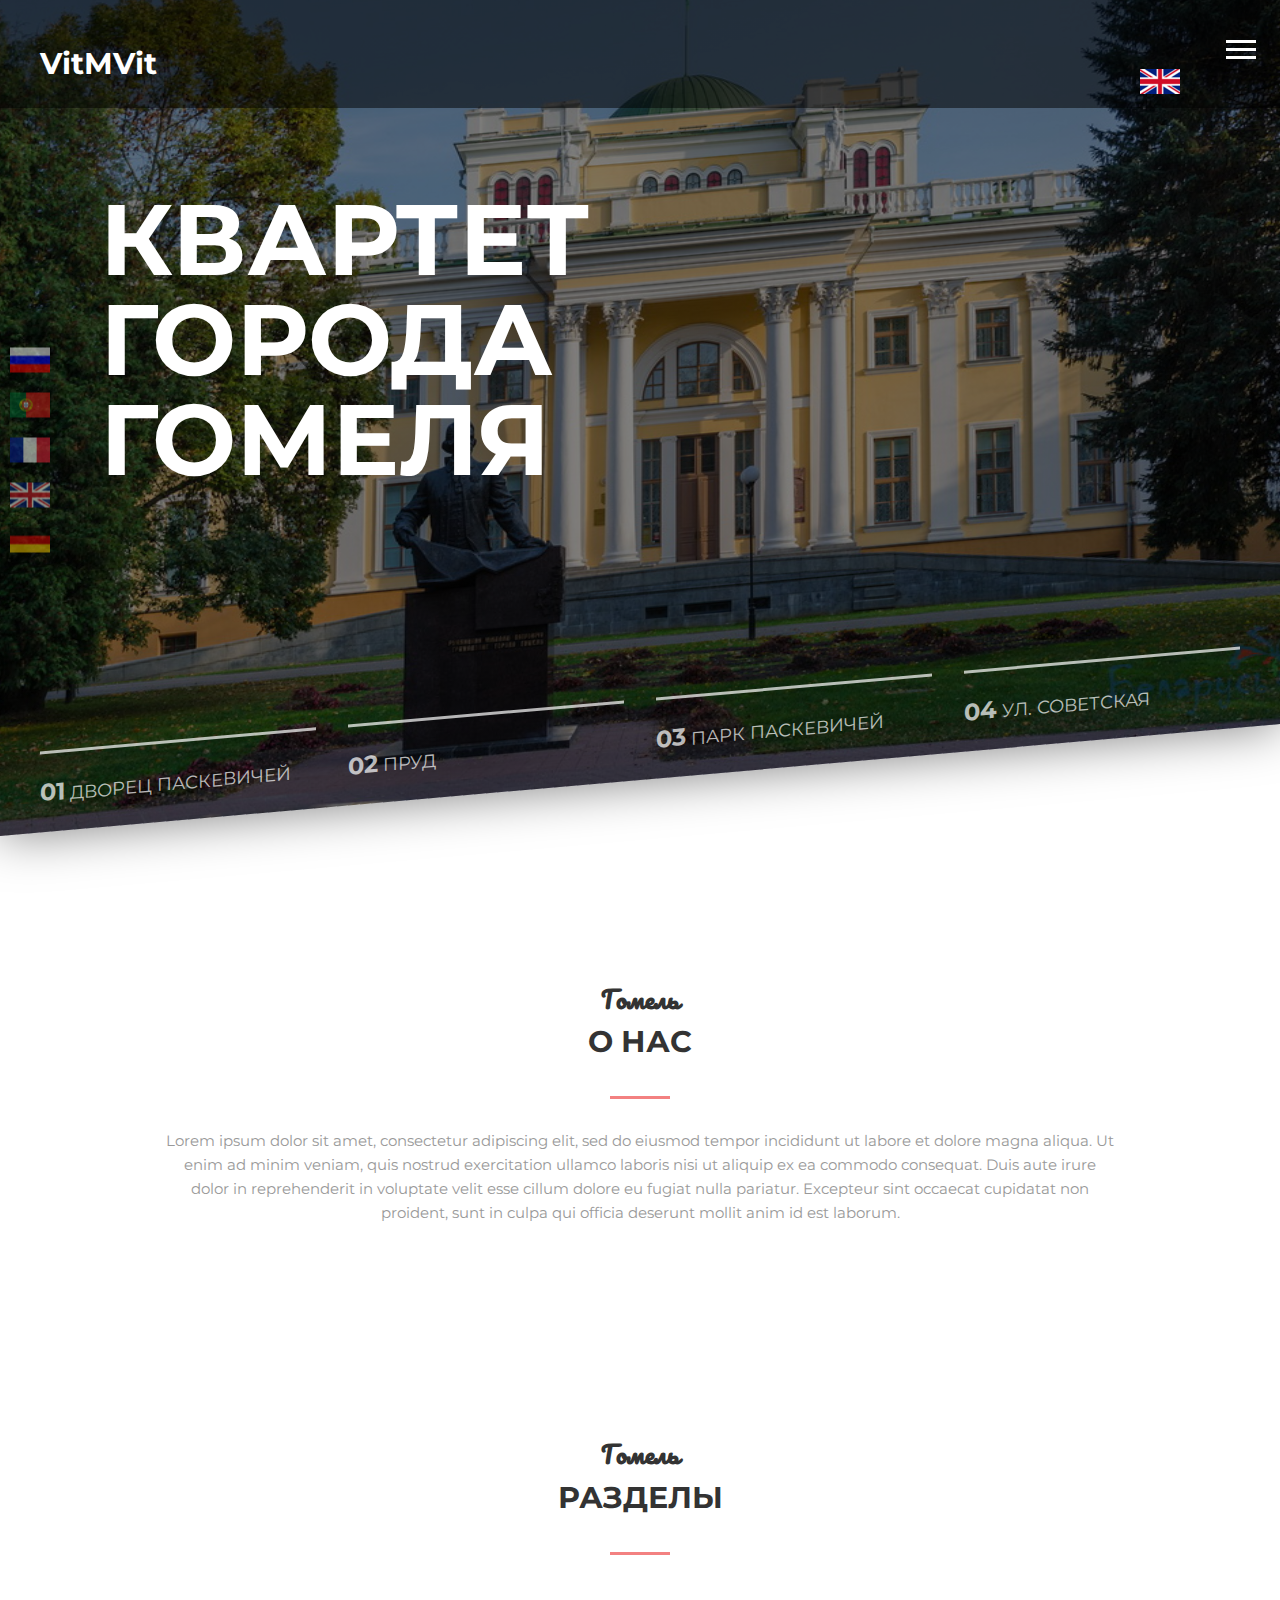
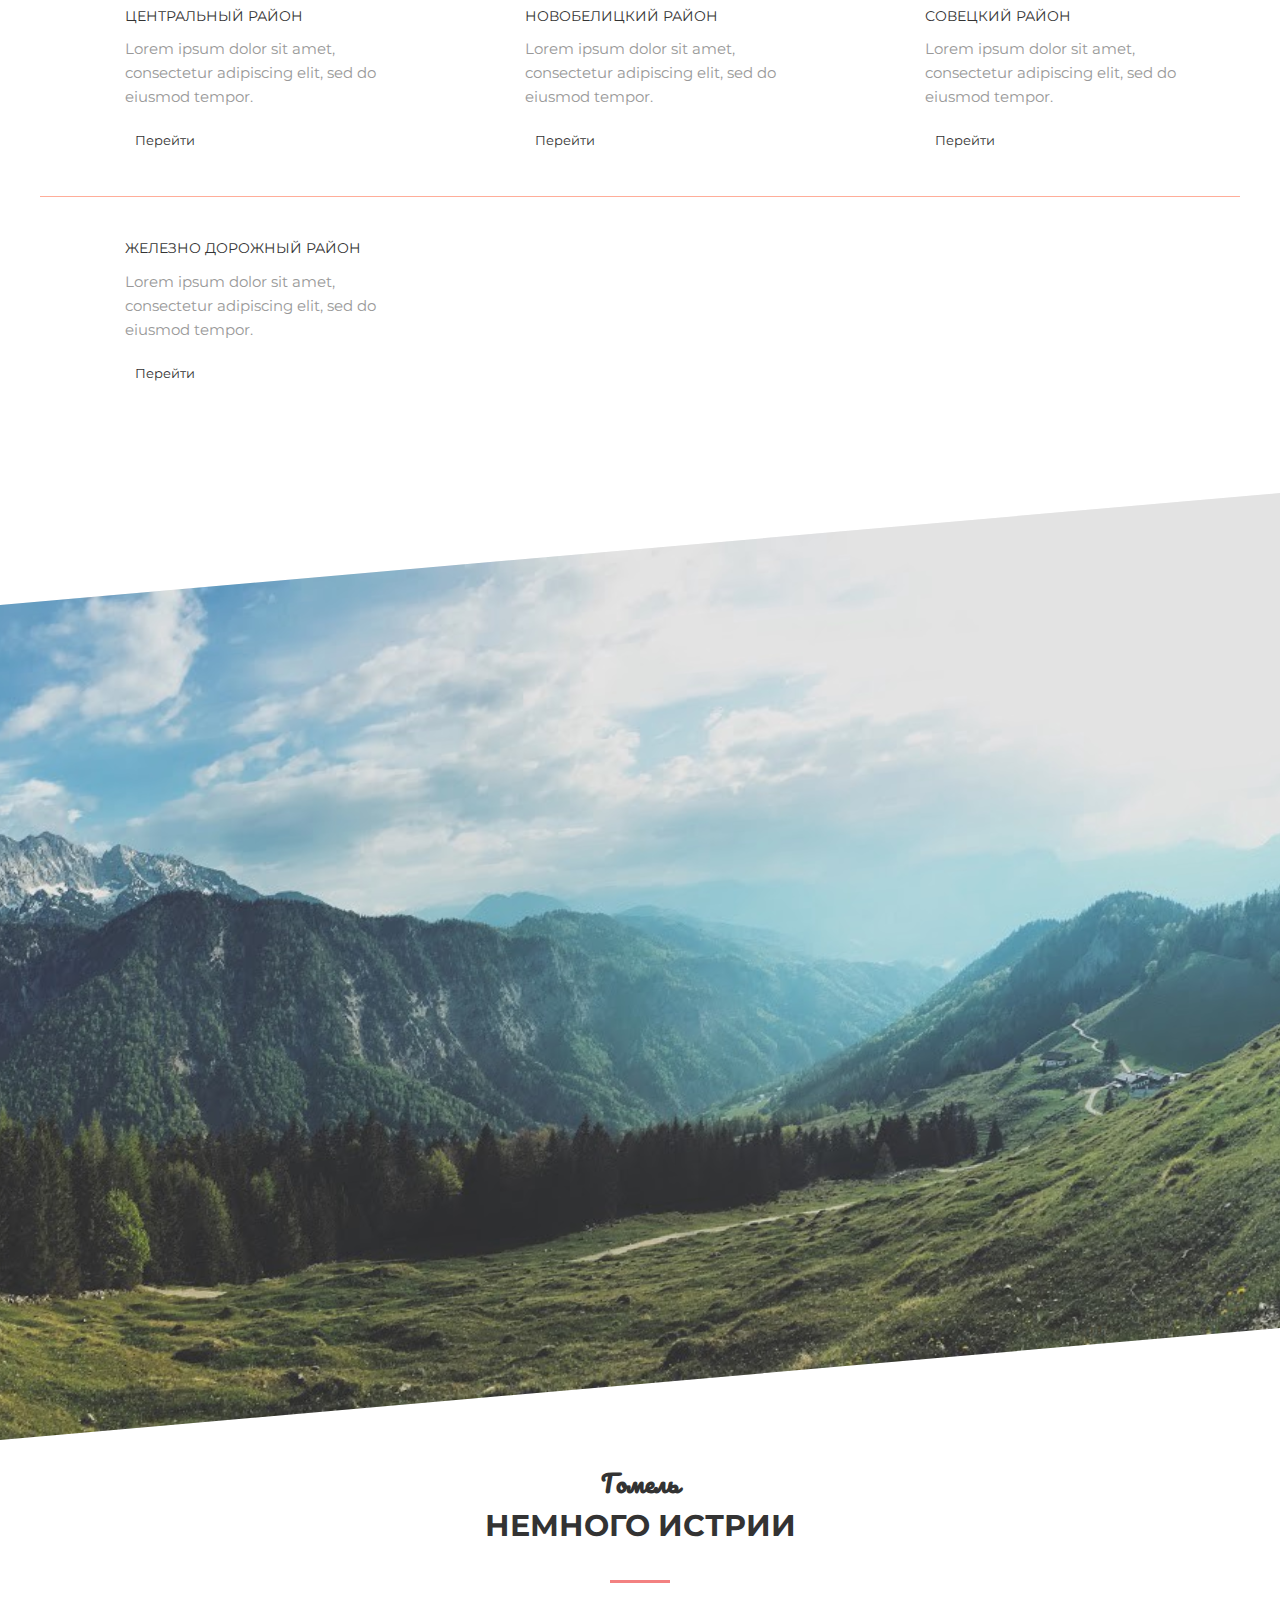
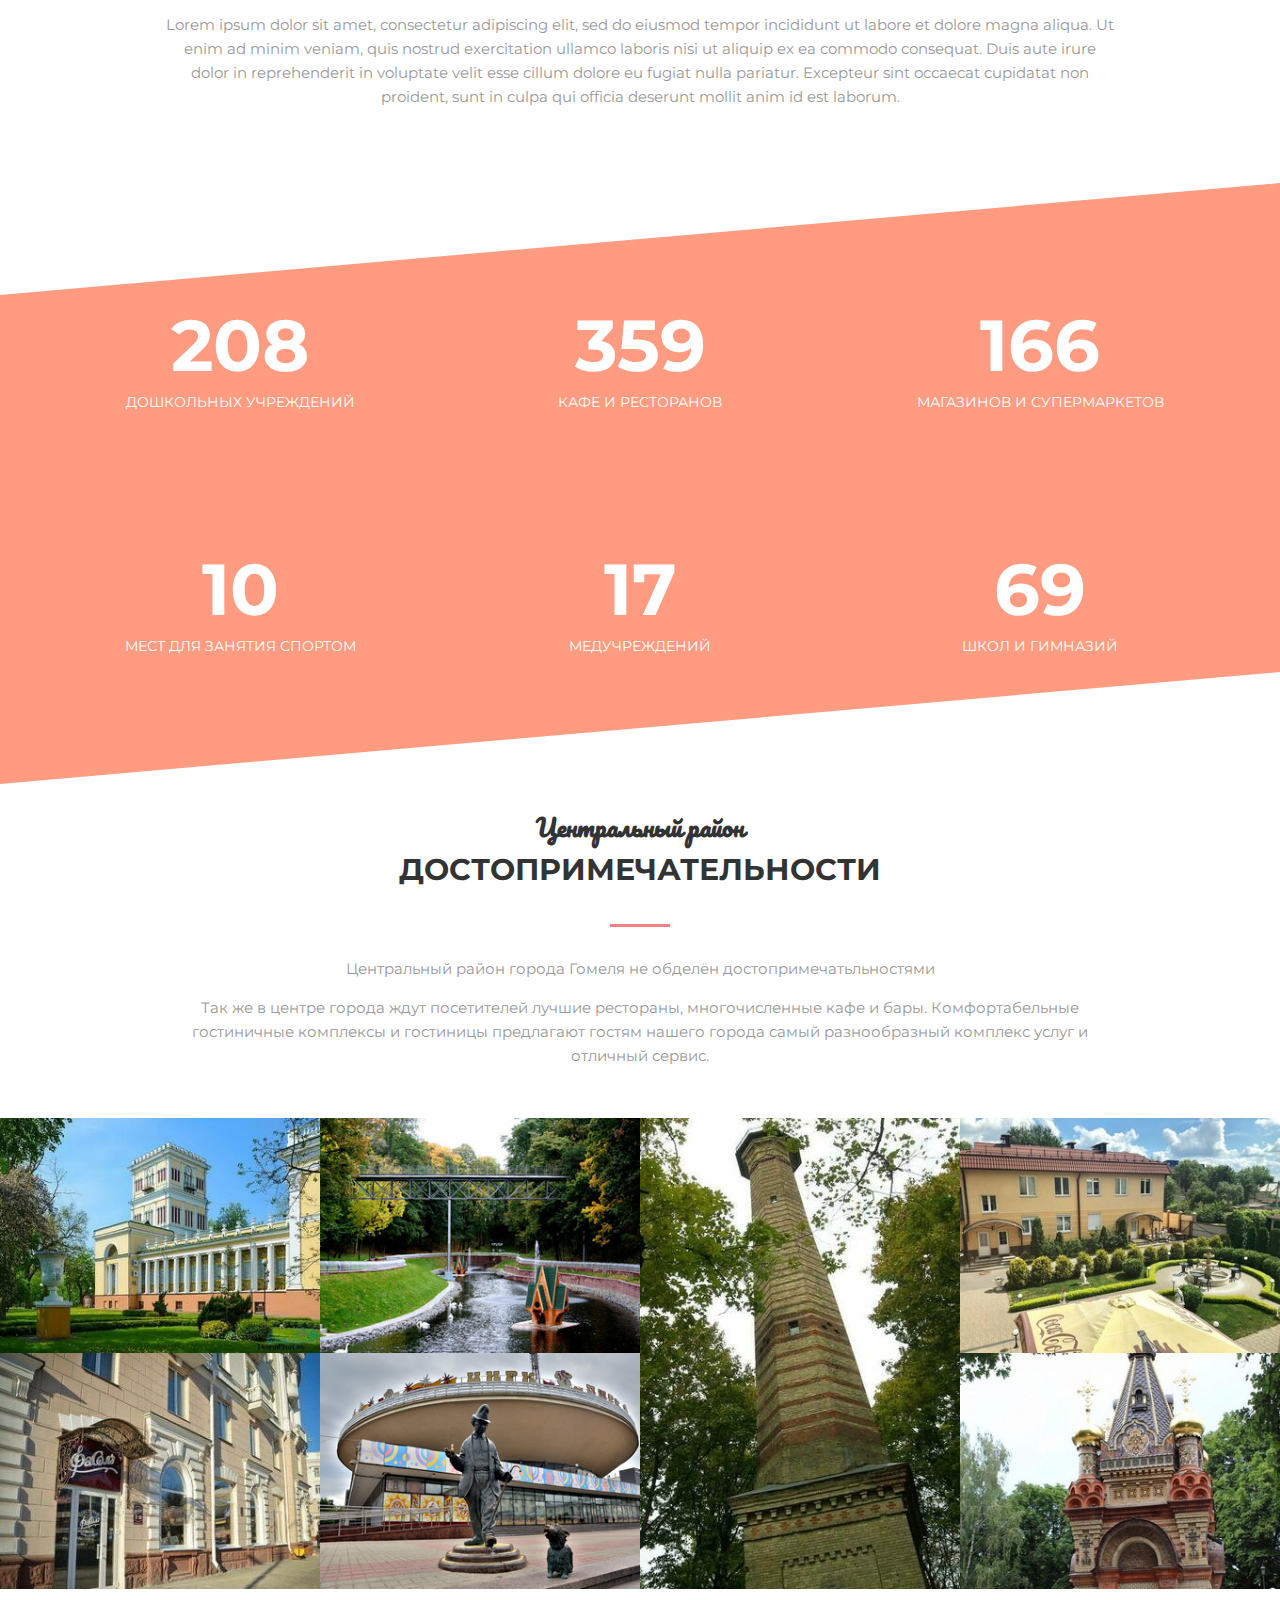
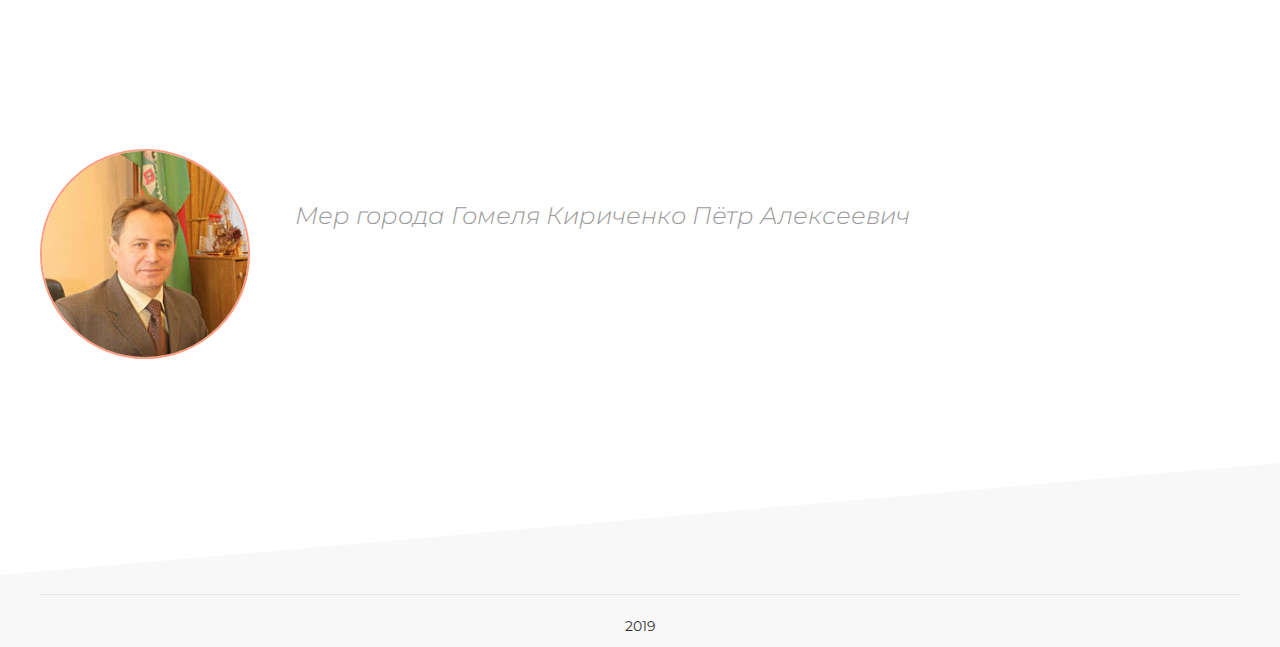
==== index.html @ 7ff8cf6f "Update index.html" ====
<!DOCTYPE html>
<html >
<head>
    <meta charset="UTF-8">
    <meta name="viewport" content="width=device-width, initial-scale=1">
    <link rel="stylesheet" href="assets/css/style.css">
    <link href="https://fonts.googleapis.com/css?family=Kaushan+Script|Montserrat:300i,400,700&amp;subset=cyrillic-ext" rel="stylesheet">
    <link href="https://fonts.googleapis.com/css?family=Pacifico&display=swap&subset=cyrillic" rel="stylesheet">
	<link rel="stylesheet" href="https://use.fontawesome.com/releases/v5.7.2/css/all.css" integrity="sha384-fnmOCqbTlWIlj8LyTjo7mOUStjsKC4pOpQbqyi7RrhN7udi9RwhKkMHpvLbHG9Sr" crossorigin="anonymous">
    
    <link rel="stylesheet" type="text/css" href="https://cdn.jsdelivr.net/npm/slick-carousel@1.8.1/slick/slick.css"/>
    <title>VitMVit</title>
</head>
<body id="h">
    

<header class="header" id="header">
    <div class="container">
        <div class="header__inner">
            <div class="header__logo" data-scroll="#intro">VitMVit</div>

            <nav class="nav" id="nav">
                <div class="container">
                <a class="nav__link" href="Central.html">Центральный район</a>
                <a class="nav__link" href="Nov.html">Новобелицкий район</a>
                <a class="nav__link" href="Cov.html">Советский район</a>
                <a class="nav__link" href="GD.html">Железнодорожный район</a>
                
            </div>
            </nav>
            <div class="tr_nav " >
                <img src="assets/images/russia_l.MVFz4.png" alt="ru" data-google-lang="ru" class="tr">
                
            </div>
            <div class="tr_nav2 "  >
                <img src="assets/images/akrotiri_l.nLWvy.png" alt="fr" data-google-lang="fr" class="tr">
                
            </div>
            <button class="nav-toggle" id="nav_toggle" type="button">
                <span class="nav-toggle__item">Menu</span>
            </button>
        </div>
    </div>
</header>
<div class="language">
        <img src="assets/images/russia_l.MVFz4.png" alt="ru" data-google-lang="ru" class="language__img">
        <img src="assets/images/portugal_l.R4x1r.png" alt="en" data-google-lang="en" class="language__img">
        <img src="assets/images/saint-martin_l.6h0hU.png" alt="de" data-google-lang="de" class="language__img">
        <img src="assets/images/akrotiri_l.nLWvy.png" alt="fr" data-google-lang="fr" class="language__img">
        <img src="assets/images/germany_l.WcIEU.png" alt="pt" data-google-lang="pt" class="language__img">
    </div> 

<div class="page">

    
    <div class="intro img1" id="intro">
        <div class="container">
            <div class="intro__inner">
                
                <h1 class="intro__title">Квартет города гомеля</h1>

               
            </div>
        </div>

        <div class="slider">
            <div class="container">
                <div class="slider__inner">
                    <div class="slider__item">
                        <span class="slider__num">01</span>
                        <span class="slider__text">Дворец Паскевичей</span>
                    </div>
                    <div class="slider__item">
                        <span class="slider__num">02</span>
                        <span class="slider__text">Пруд</span>
                    </div>
                    <div class="slider__item">
                        <span class="slider__num">03</span>
                        <span class="slider__text">Парк Паскевичей</span>
                    </div>
                    <div class="slider__item">
                        <span class="slider__num">04</span>
                        <span class="slider__text">ул. Советская</span>
                    </div>
                </div>
            </div>
        </div>

    </div>


   
    <section class="section" id="about">
	
        <div class="container" id="p1">
           
            <div class="section__header">
                <h3 class="section__suptitle">Гомель</h3>
                <h2 class="section__title">О нас</h2>
                <div class="section__text">
                    <p>Lorem ipsum dolor sit amet, consectetur adipiscing elit, sed do eiusmod tempor incididunt ut labore et dolore magna aliqua. Ut enim ad minim veniam, quis nostrud exercitation ullamco laboris nisi ut aliquip ex ea commodo consequat. Duis aute irure dolor in reprehenderit in voluptate velit esse cillum dolore eu fugiat nulla pariatur. Excepteur sint occaecat cupidatat non proident, sunt in culpa qui officia deserunt mollit anim id est laborum.</p>
                </div>
            </div>

        

        </div>
    </section>
      <section class="section" id="services">
        <div class="container">

            <div class="section__header">
                <h3 class="section__suptitle">Гомель</h3>
                <h2 class="section__title">разделы</h2>
            </div>

            <div class="services">
                <div class="services__item  services__item--border">
                    <img class="services__icon" src="assets/images/services/photography.png" alt="">

                    <div class="services__title">Центральный район</div>
                    <div class="services__text">Lorem ipsum dolor sit amet, consectetur adipiscing elit, sed do eiusmod tempor.</div>
                    <button class="b"><a href="Central.html">Перейти </a></button>
                   
                </div>
                <div class="services__item  services__item--border">
                    <img class="services__icon" src="assets/images/services/webdesign.png" alt="">

                    <div class="services__title">Новобелицкий район</div>
                    <div class="services__text">Lorem ipsum dolor sit amet, consectetur adipiscing elit, sed do eiusmod tempor.</div>
                     <button class="b"><a href="Nov.html">Перейти </a></button>
                </div>
                <div class="services__item  services__item--border">
                    <img class="services__icon" src="assets/images/services/creativity.png" alt="">

                    <div class="services__title">Совецкий район</div>
                    <div class="services__text">Lorem ipsum dolor sit amet, consectetur adipiscing elit, sed do eiusmod tempor.</div>
                     <button class="b"><a href="Cov.html">Перейти </a></button>
                </div>
                <div class="services__item">
                    <img class="services__icon" src="assets/images/services/seo.png" alt="">

                    <div class="services__title">Железно дорожный район</div>
                    <div class="services__text">Lorem ipsum dolor sit amet, consectetur adipiscing elit, sed do eiusmod tempor.</div>
                     <button class="b"><a href="GD.html">Перейти </a></button>
                </div>
              
            </div>

        </div>
    </section>
 <section class="section  section--map">
        <div class="container" id="p6">
            <div class="map">
               <iframe src="https://www.google.com/maps/embed?pb=!1m18!1m12!1m3!1d155711.5284849342!2d30.8108271701834!3d52.424931187965484!2m3!1f0!2f0!3f0!3m2!1i1024!2i768!4f13.1!3m3!1m2!1s0x46d4699b50faf1a5%3A0x5ecca30fd2361396!2z0JPQvtC80LXQu9GM!5e0!3m2!1sru!2sby!4v1576843854326!5m2!1sru!2sby" width="600" height="450" frameborder="0" style="border:0;" allowfullscreen=""></iframe>
            </div>
        </div>
    </section>

 
	 
 <section class="section">
	
        <div class="container" id="p1">
           
            <div class="section__header">
                <h3 class="section__suptitle">Гомель</h3>
                <h2 class="section__title">Немного истрии</h2>
                <div class="section__text">
                    <p>Lorem ipsum dolor sit amet, consectetur adipiscing elit, sed do eiusmod tempor incididunt ut labore et dolore magna aliqua. Ut enim ad minim veniam, quis nostrud exercitation ullamco laboris nisi ut aliquip ex ea commodo consequat. Duis aute irure dolor in reprehenderit in voluptate velit esse cillum dolore eu fugiat nulla pariatur. Excepteur sint occaecat cupidatat non proident, sunt in culpa qui officia deserunt mollit anim id est laborum.</p>
                </div>
            </div>

        

        </div>
    </section>



    <div class="statistics">
	
        <div class="container">
            
            <div class="stat">
                <div class="stat__item">
                    <div class="stat__count">208</div>
                    <div class="stat__text">дошкольных учреждений</div>
                </div>
                <div class="stat__item">
                    <div class="stat__count">359</div>
                    <div class="stat__text">кафе и ресторанов</div>
                </div>
                <div class="stat__item">
                    <div class="stat__count">166</div>
                    <div class="stat__text">магазинов и супермаркетов</div>
                </div>
              
                
            </div>
			<div class="stat">
                <div class="stat__item">
                    <div class="stat__count">10</div>
                    <div class="stat__text">мест для занятия спортом</div>
                </div>
                <div class="stat__item">
                    <div class="stat__count">17</div>
                    <div class="stat__text">медучреждений</div>
                </div>
                <div class="stat__item">
                    <div class="stat__count">69</div>
                    <div class="stat__text">школ и гимназий</div>
                </div>
              
                
            </div>

        </div>
    </div>

	
   
    <section class="section" id="works">
        <div class="container" id="p5">
            <div class="section__header">
                <h3 class="section__suptitle">Центральный район</h3>
                <h2 class="section__title">ДОСТОПРИМЕЧАТЕЛЬНОСТИ</h2>
                <div class="section__text">
                    <p>Центральный район города Гомеля не обделён достопримечатьльностями</p>
                    <p>Так же в центре города ждут посетителей лучшие рестораны, многочисленные кафе и бары. Комфортабельные гостиничные комплексы и гостиницы предлагают гостям нашего города самый разнообразный комплекс услуг и отличный сервис.</p>
					
				
				</div>
            </div>
        </div>

        <div class="works">
            <div class="works__col">
                <div class="works__item">
                    <img class="works__image" src="assets/images/unnamed..jpg" alt="">
                    <div class="works__info">
                        
                        <div class="works__text">Дворец Румянцевых</div>
                    </div>
                </div>
                <div class="works__item">
                    <img class="works__image" src="assets/images/1.jpg" alt="">
                    <div class="works__info">
                        
                        <div class="works__text">Ресторан "ФаСоль"</div>
                    </div>
                </div>
            </div>

            <div class="works__col">
                <div class="works__item">
                    <img class="works__image" src="assets/images/54.jpg" alt="">
                    <div class="works__info">
                        
                        <div class="works__text">Гомельский парк</div>
                    </div>
                </div>
                <div class="works__item">
                    <img class="works__image" src="assets/images/50.jpg" alt="">
                    <div class="works__info">
                        
                        <div class="works__text">Цирк</div>
                    </div>
                </div>
            </div>

            <div class="works__col">
                <div class="works__item">
                    <img class="works__image" src="assets/images/52.jpg" alt="">
                    <div class="works__info">
                        
                        <div class="works__text">Смотровая башня</div>
                    </div>
                </div>
            </div>

            <div class="works__col">
                <div class="works__item">
                    <img class="works__image" src="assets/images/2.jpg" alt="">
                    <div class="works__info">
                        
                        <div class="works__text">Отель "Замковый"</div>
                    </div>
                </div>
                <div class="works__item">
                    <img class="works__image" src="assets/images/53.jpg" alt="">
                    <div class="works__info">
                        
                        <div class="works__text">Часовня-усыпальница</div>
                    </div>
                </div>
            </div>
        </div>
    </section>


   
  

  
   

<div class="section">
        <div class="container">

            <div class="reviews">

                <div data-slider>
                    <div>
                        <div class="reviews__item">
                            <img class="reviews__photo" src="assets/images/petr-kirichenko.jc9vj.jpeg" alt="">
							<br><br>
                            <div class="reviews__text">Мер города Гомеля Кириченко Пётр Алексеевич </div>
                            <br>
                        </div>
                    </div>

                    <div>
                        
                    </div>
                </div>
            </div>

        </div>
    </div>
    

    <footer class="footer" id="footer">
        <div class="container">

          

            <div class="copyright">
                2019
            </div>

        </div>
    </footer>

</div>

<a href="#" class="top" data-scroll="#h"></a>

<script src="https://ajax.googleapis.com/ajax/libs/jquery/3.3.1/jquery.min.js"></script>
<script type="text/javascript" src="https://cdn.jsdelivr.net/npm/slick-carousel@1.8.1/slick/slick.min.js"></script>
<script src="assets/js/app.js"></script>
<script src="https://cdnjs.cloudflare.com/ajax/libs/jquery/3.3.1/jquery.min.js"></script>
<script src="https://cdnjs.cloudflare.com/ajax/libs/jquery-cookie/1.4.1/jquery.cookie.min.js"></script>

<script src="//translate.google.com/translate_a/element.js?cb=TranslateInit"></script>

</body>
</html>
---- assets/css/style.css ----
body {
    margin: 0;
    font-family: 'Montserrat', sans-serif;

    font-size: 15px;
    line-height: 1.6;
    color: #333;
}

*,
*:before,
*:after {
    box-sizing: border-box;
}

h1, h2, h3, h4, h5, h6 {
    margin: 0;
}


.top{
	position: fixed;
	right: 10px;
	bottom: 10px;
	width: 50px;
    height: 50px;
	transition: background-color 0.2s linear;
	border-radius: 10px;
	background-color: rgba(255, 173, 153,0.5);
	display: none;
	
}
.top2{
    
	position: fixed;
	height: 50px;
	bottom: 10px;
	width: 200px;
   right: 70px;
	transition: background-color 0.2s linear;
	border-radius: 10px;
	background-color: rgba(255, 255, 255);
	
    text-align: center;
    vertical-align: middle;
    padding: 11px 8px;
	
}
.span{
    
     color: #333;
}
.t2{
   display: none; 
}
.top2:hover{
    
	background-color: #f8f8f8;
}



.top:hover{
	background-color: rgba(255, 173, 153,0.8);
}

.top::before,
.top::after{
	content: "";
	position: absolute;
	top: 50%;
	left: 50%;
	transform: translate(-50%,-50%);
}

.top::before{
	width: 5px;
	height: 20px;
	border-top-left-radius: 3px;
	border-top-right-radius: 3px;
	background-color: #fff;
}
.top::after{
	width: 15px;
	height: 15px;
	transform: translate(-50%,-50%) rotate(45deg);
	border-top: 5px solid #fff;
	border-left: 5px solid #fff;
	
}





.services {
    display: flex;
    flex-wrap: wrap;
}

.services__item {
    width: 33.33333%;
    padding: 0 35px 40px 85px;
    position: relative;
    margin-bottom: 40px;
    
}

.services__item--border {
    border-bottom: 1px solid #ffad99;
}

.services__icon {
    position: absolute;
    top: 0;
    left: 28px;
    z-index: 1;
}

.services__title {
    margin-bottom: 10px;

    font-size: 14px;
    color: #333;
    text-transform: uppercase;
}
.services__title2 {
    margin-bottom: 10px;

    font-size: 14px;
    color: #fff;
    text-transform: uppercase;
}
.services__text {
    font-size: 15px;
    color: #999;
}

hr {
    display: block;
    width: 100%;
    height: 1px;
    margin: 40px 0;

    border: 0;
    background-color: #e5e5e5;
}



.page {
    overflow: hidden;
}



.container {
    width: 100%;
    max-width: 1230px;
    padding: 0 15px;
    margin: 0 auto;
}




.intro {
    top: -120px;
   transform: skew(0, 175deg);
	word-wrap:break-word;
    display: flex;
    flex-direction: column;
    justify-content: center;
    width: 100%;
    height: 100vh;
    min-height: 820px;
    position: relative;
 margin-bottom: -200;
    box-shadow: 0 0 50px rgba(0,0,0,0.5);
    background: url("../images/intro.jpg") center no-repeat;
  
}

.intro__inner {
    transform: skew(0, 5deg);
    width: 100%;
    max-width: 880px;
    margin-left: 5%;

    text-align: left;
}

.intro__title {
    
    color: #fff;
    font-size: 100px;
    font-weight: 700;
    text-transform: uppercase;
    line-height: 1;
}
.intro.img1{
   
    background: linear-gradient( rgba(0, 0, 0, 0.5), rgba(0, 0, 0, 0.5) ), url("../images/1010l.jpg")center no-repeat ;
	background-size: cover;
	animation: anim 0.7s;


}
.intro.m1{
     background:linear-gradient( rgba(0, 0, 0, 0.5), rgba(0, 0, 0, 0.5) ), url("../images/n1.jpg") center no-repeat;
	background-size: cover;
    
}
.intro.m2{
     background:linear-gradient( rgba(0, 0, 0, 0.5), rgba(0, 0, 0, 0.5) ), url("../images/566856a14ffd06f813beb99bff480ed0.jpg") center no-repeat;
	background-size: cover;
    
}
.intro.m3{
    background:linear-gradient( rgba(0, 0, 0, 0.5), rgba(0, 0, 0, 0.5) ), url("../images/allejanew.jpg") center no-repeat;
   background-size: cover;
   
}
.intro.img2{
    
	 background:linear-gradient( rgba(0, 0, 0, 0.5), rgba(0, 0, 0, 0.5) ), url("../images/1110l.jpg") center no-repeat;
	background-size: cover;
animation: anim 0.7s;

}
.intro.img3{
    
	 background:linear-gradient( rgba(0, 0, 0, 0.5), rgba(0, 0, 0, 0.5) ),  url("../images/1210l.jpg") center no-repeat;
	background-size: cover;

}
.intro.img4{
    
	 background:linear-gradient( rgba(0, 0, 0, 0.5), rgba(0, 0, 0, 0.5) ), url("../images/1310l.jpg") center no-repeat;
	background-size: cover;
	
}

.intro__suptitle {
    margin-bottom: 20px;

    font-family: 'Pacifico', cursive;
    font-size: 72px;
    color: #fff;
}


.header {
    width: 100%;
    padding-top: 30px;
background:rgba(0,0,0, 0.5);
    position: absolute;
    top: 0;
    left: 0;
    right: 0;
    z-index: 1000;
}

.header.fixed {
    padding: 10px 0;

    background:rgba(0,0,0, 0.5);
    box-shadow: 0 3px 10px rgba(0, 0, 0, 0.2);

    position: fixed;
    top: 0;
    left: 0;
    right: 0;

    transform: translate3d(0, 0, 0);
}

.header.active {
    background:rgba(0,0,0, 0.5);
}

.header__inner {
    display: flex;
    justify-content: space-between;
    align-items: center;
}

.header__logo {
    font-size: 30px;
    font-weight: 700;
    color: #fff;
	padding: 10px 0 20px 0;
}




.nav {
        display: none;
        width: 100%;
        font-size: 14px;
        text-transform: uppercase;
        position: absolute;
        top: 100%;
        left: 0;

        background:rgba(0,0,0, 0.5);
    }

    .nav.active {
        display: block;
    }

    .nav__link {
        display: block;
        margin: 0;
        padding: 8px 20px;
    }
    .nav__link2 {
        display: block;
        margin-right: 180px;
        padding: 8px 20px;
    }

    .nav-toggle {
        display: block;
    }

/*
.nav {
    font-size: 14px;
    text-transform: uppercase;
}*/

.open  {
  -webkit-transform: rotate(180deg);
  -ms-transform: rotate(180deg);
  -o-transform: rotate(180deg);
  transform: rotate(180deg);
}

.nav__link {
   
    vertical-align: top;
    margin: 0 15px;
    position: relative;
    display: block;
       
        padding: 8px 20px;
    color: #fff;
    text-decoration: none;

    transition: color .1s linear;
}

.submenu {
    display: none;
  padding-left: 15px;
    padding-bottom: 10px;
    padding-top: : 10px;
}
.active_link {
    color: #fce38a;
}
.nav__link:hover {
    color: #fce38a;
}

.nav__link:hover:after,
.nav__link.active:after {
    opacity: 1;
}

.nav__link.active {
    color: #fce38a;
}

.tr{
    margin-right: 50px;
    position: absolute;
    cursor: pointer;
    z-index: 999;
    right: 50px;
}
.nav-toggle {
    width: 30px;
    padding: 30px 0 20px 0;
  /*  display: none;*/

    font-size: 0;
    color: transparent;

    border: 0;
    background: none;
    cursor: pointer;

    position: absolute;
    top: 24px;
    right: 24px;
    z-index: 1;
}

.nav-toggle:focus {
    outline: 0;
}

.nav-toggle__item {
    display: block;
    width: 100%;
    height: 3px;

    background-color: #fff;

    position: absolute;
    top: 0;
    right: 0;
    bottom: 0;
    left: 0;
    margin: auto;

    transition: background .2s linear;
}

.nav-toggle.active .nav-toggle__item {
    background: none;
}

.nav-toggle__item:before,
.nav-toggle__item:after {
    content: "";
    width: 100%;
    height: 3px;

    background-color: #fff;

    position: absolute;
    left: 0;
    z-index: 1;

    transition: transform .2s linear;
}

.nav-toggle__item:before {
    top: -8px;
}

.nav-toggle__item:after {
    bottom: -8px;
}

.nav-toggle.active .nav-toggle__item:before {
    transform-origin: left top;
    transform: rotate(45deg) translate3d(0px, -2px, 0)
}

.nav-toggle.active .nav-toggle__item:after {
    transform-origin: left bottom;
    transform: rotate(-45deg) translate3d(0px, 3px, 0);
}

 .b{
        margin-top: 15px;
        padding:8px 10px;
        border-radius: 10px;
        background-color: #fff;
        border: none;
        color: #333;
     text-decoration:none;
     transition: background-color .2s linear;
    }
.b:hover {
        
        background-color: #f5f5f5;
        
    }
.b2{
        margin-top: 15px;
        padding:8px 10px;
        border-radius: 10px;
        background-color: #fff;
        border: none;
        color: #333;
     text-decoration:none;
     transition: background-color .2s linear;
    }
.b2:hover {
        
        background-color: #f5f5f5;
        
    }
a{
     text-decoration:none;
   color: #333;
    font-family: 'Montserrat', sans-serif;
}


.slider {
    width: 100%;

    position: absolute;
    bottom: 0;
    left: 0;
    z-index: 1;
}

.slider__inner {
    display: flex;
    justify-content: space-between;
}

.slider__item {
    width: 23%;
    padding: 20px 0;
    position: relative;

    border-top: 3px solid #fff;
    opacity: .7;

    font-size: 18px;
    color: #fff;
    text-transform: uppercase;
}

.slider__item.active {
    opacity: 1;
}

.slider__item.active:before {
    content: "";
    display: block;
    width: 70px;
    height: 3px;

    background-color: #f38181;

    position: absolute;
    top: -3px;
    left: 0;
    z-index: 1;
}
.section__suptitle2 {
	word-wrap:break-word;
    font-family: 'Pacifico', cursive;
    font-size: 24px;
    color: #fff;
    text-align: center;
}
.skew{
    transform: skew(0, 5deg);
    
}
.services.skew:first-child {
    margin-top: 50px;
}
.pad{
    padding-bottom: 50px;
}
/*.val{
   padding: 8px 10px;
    border: 0;
    border-radius: 10px;
    background-color: #f38181;
    transition: background-color .2s linear;
    color: #fff;
}
.val:hover{
    background-color: #ed6161;
}*/
.seg{
transform: skew(0, 175deg);
  background-color:  #ff9b80;  
    
}



    
.slider__num {
    font-size: 24px;
    font-weight: 700;
}


.section {
    padding: 80px 0;
}

.section--devices {
    margin-bottom: 40px;
    padding-bottom: 0;

    background: url("../images/devices-bg.jpg") center no-repeat;
    -webkit-background-size: cover;
    background-size: cover;
}

.section--gray {
    background-color: #f8f8f8;
}

.section--clients {
    background: #f5f5f5 url("../images/clients-bg.jpg") center no-repeat;
    -webkit-background-size: cover;
    background-size: cover;
}

.section__map {
    
    background:linear-gradient( rgba(255,255, 255, 0.5), rgba(255, 255,255, 0.5) ), url("../images/5.jpg") center no-repeat / cover;
	    /**background: #f5f5f5 url("../images/devices-bg.jpg") center no-repeat;
    -webkit-background-size: cover;
    background-size: cover;*/
	}

.section__header {
    width: 100%;
    max-width: 950px;
    margin: 0 auto 50px;

    text-align: center;
}

.section__suptitle {
	word-wrap:break-word;
    font-family: 'Pacifico', cursive;
    font-size: 24px;
    color: #333;
    text-align: center;
}

.section__title {
	word-wrap:break-word;
    font-size: 30px;
    font-weight: 700;
    color: #333;
    text-transform: uppercase;
}

.section__title:after {
    content: "";
    display: block;
    width: 60px;
    height: 3px;
    margin: 30px auto;

    background-color: #f38181;
}

.section__text {
	word-wrap:break-word;
    font-size: 15px;
    color: #999;
}


p{
	word-wrap:break-word;
}

.card {
    transform: skew(0, 175deg);
    padding-top: 60px;
    padding-bottom: 60px;
    background-color:#f8f8f8;  
    margin: 80px -15px 0;
    display: flex;
    flex-wrap: wrap;
    justify-content: space-between;
}

.card__item {
    transform: skew(0, 5deg);
    width: 33.33333%;
    padding: 0 15px;
}

.card__inner {
    position: relative;
    background-color: #ff9b80;
}

.card__inner:hover .card__img {
    transform: translate3d(-10px, -10px, 0);
}

.card__inner:hover .card__img img {
    opacity: .1;
}

.card__inner:hover .card__text {
    opacity: 1;
}

.card__img {
    background: linear-gradient(to bottom, #f38181, #fce38a);

    transition: transform .2s linear;
}

.card__img img {
    display: block;
    max-width: 100%;
    height: auto;
    transition: opacity .1s linear;
}

.card__text {
    width: 100%;
    word-wrap:break-word;
    font-size: 18px;
    color: #fff;
    text-transform: uppercase;
    font-weight: 700;
    text-align: center;
    opacity: 0;

    position: absolute;
    top: 50%;
    left: 0;
    z-index: 2;
    transform: translate3d(0, -50%, 0);

    transition: opacity .2s linear;
}

.card__info {
    margin-top: 20px;

    text-align: center;
}

.card__name {
    margin-bottom: 5px;

    font-size: 14px;
    color: #333;
    text-transform: uppercase;
}

.card__prof {
    font-size: 15px;
    font-style: italic;
    font-weight: 300;
    color: #999;
}




.statistics {
    transform: skew(0, 175deg);
    background-color: #ff9b80;
}

.stat {
    transform: skew(0, 5deg);
    display: flex;
    flex-wrap: wrap;
}

.stat__item {
    flex: 1 1 0;
    padding: 70px 25px;

   //*border-left: 1px solid #ffad99;*/

    text-align: center;
    color: #fff;
}

/*.stat__item:last-child {
    border-right: 1px solid #ffad99;
}*/

.stat__count {
	word-wrap:break-word;
    margin-bottom: 10px;
text-align: center;  
    font-size: 72px;
    font-weight: 700;
    line-height: 1;
}

.stat__text {
    text-align: center;
	word-wrap:break-word;
    font-size: 14px;
    text-transform: uppercase;
}




.wedo {
    display: flex;
    flex-wrap: wrap;
    margin: 0 -15px;
}

.wedo__item {
    width: 50%;
    padding: 0 15px;
}

.wedo__img {
    display: block;
    max-width: 100%;
    padding-top: 32px;
    height: auto;
}



.accordion__item {
    margin-bottom: 10px;
    border: 1px solid #e5e5e5;
}

.accordion__item.active .accordion__content {
    display: block;
}

.accordion__item.active .accordion__header {
    border-bottom-color: #e5e5e5;
}

.accordion__item.active .accordion__header:after {
    transform: translateY(-50%) rotate(-45deg);
    margin-top: 5px;
}

.accordion__header {
    padding: 15px 20px 15px 65px;
    position: relative;

    border-bottom: 1px solid transparent;
    cursor: pointer;
}

.accordion__header:after {
    content: "";
    display: block;
    width: 16px;
    height: 16px;

    border-top: 2px solid #ccc;
    border-right: 2px solid #ccc;

    position: absolute;
    top: 50%;
    right: 20px;
    z-index: 1;

    transform: translateY(-50%) rotate(135deg);
}

.accordion__icon {
    position: absolute;
    top: 50%;
    left: 20px;
    z-index: 1;

    transform: translateY(-50%);
}

.accordion__content {
    padding: 15px 20px;
    display: none;
    word-wrap:break-word;
    font-size: 15px;
    color: #999;
    font-style: italic;
    font-weight: 300;
}

.accordion__title {
    word-wrap:break-word;
    font-size: 14px;
    color: #333;
    text-transform: uppercase;
}




.reviews {
    position: relative;
}

.reviews .slick-slider {
    padding: 0 110px;
}

.reviews__item {
    min-height: 210px;
    padding-left: 255px;
    position: relative;
}

.reviews__photo {
    display: block;
    width: 210px;
    height: 210px;

    border: 2px solid #ff9b80;
    border-radius: 50%;

    position: absolute;
    top: 0;
    left: 0;
    z-index: 1;
}

.reviews__text {
    margin-bottom: 15px;

    font-size: 24px;
    font-style: italic;
    font-weight: 300;
    color: #999;
}

.reviews__author {
    font-family: 'Pacifico', cursive;
    font-size: 24px;
    color: #333;
}

.reviews__author:before {
    content: "";
    display: inline-block;
    vertical-align: middle;
    width: 60px;
    height: 3px;
    margin-right: 10px;

    background-color: #f38181;
}

.slick-arrow {
    display: block;
    font-size: 0;
    color: transparent;

    border: 0;
    background: none;
    cursor: pointer;

    position: absolute;
    top: 50%;
    z-index: 1;
    transform: translateY(-50%);
}
/*
.slick-arrow:focus {
    outline: 0;
}

.slick-arrow:after {
    content: "";
    display: block;
    width: 16px;
    height: 16px;

    border-top: 2px solid #ccc;
    border-left: 2px solid #ccc;
}

.slick-prev {
    left: 0;
    transform: rotate(-45deg);
}

.reviews__btn--next,
.slick-next {
    right: 0;
    transform: rotate(135deg);
}

*/

.social {
    display: flex;
    justify-content: center;
}

.section--map {
    transform: skew(0, 175deg);
    background: #f5f5f5 url("../images/5.jpg") center no-repeat;
    /* background:linear-gradient( rgba(255,255, 255, 0.5), rgba(255, 255,255, 0.5) ), url("../images/5.jpg") center no-repeat / cover;*/
    -webkit-background-size: cover;
    background-size: cover;
}
.social__item {
    width: 55px;
    height: 55px;
    padding: 12px 10px;

    background-color: #fce38a;
    border-right: 1px solid #f38181;

    font-size: 30px;
    text-decoration: none;
    color: #f38181;
    line-height: 1;

    transition: background .1s linear, color .1s linear;
}

.social__item:last-child {
    border-right: 0;
}

.social__item:hover {
    color: #fff;
    background-color: #f38181;
}





.works {
    display: flex;
}


.works__col {
    flex: 1 1 0;
}

.works__item {
    position: relative;

    background: linear-gradient(to bottom, #f38181, #fce38a);
}

.works__item:hover .works__image {
    opacity: .1;
}

.works__item:hover .works__info {
    opacity: 1;
}

.works__image {
    display: block;
    max-width: 100%;
    height: auto;

    transition: opacity .2s linear;
}

.works__info {
    width: 100%;
    padding: 0 15px;

    text-align: center;
    color: #fff;
    opacity: 0;

    position: absolute;
    top: 50%;
    left: 0;
    z-index: 1;

    transform: translate3d(0, -50%, 0);
    transition: opacity .2s linear;
}

.works__title {
    margin-bottom: 5px;

    font-size: 14px;
    text-transform: uppercase;
}

.works__text {
    font-size: 15px;
    font-weight: 300;
    font-style: italic;
}





.map {
    transform: skew(0, 5deg);
    
    text-align: center;
	position: relative;
	padding-bottom: 56.25%;
}
.map iframe{
    position: absolute;
	left: 0;
	top: 0;
	width: 100%;
	height: 100%;
}
.map__title {
    font-size: 24px;
    color: #f38181;
    font-weight: 700;
    text-transform: uppercase;
}

.map__title:after {
    content: "";
    display: block;
    width: 60px;
    height: 3px;
    margin: 15px auto 0;

    background-color: #f38181;
}

.map__title a {
    color: inherit;
    text-decoration: none;
}

.map__title a:hover {
    text-decoration: underline;
}




.footer {
    bottom: -80px;
   padding-bottom: 70px;
    position: relative;
    overflow: hidden;
    padding-top: 75px;
    transform: skew(0, 175deg);
    background-color: #f8f8f8;
}

.footer__inner {
    display: flex;
    flex-wrap: wrap;
    justify-content: space-between;
    margin: 0 -15px;
    padding-bottom: 65px;
}

.footer__col {
    padding: 0 15px;
}

.footer__col--first {
    width: 40%;
}

.footer__col--second {
    width: 29%;
}

.footer__col--third {
    width: 22%;
}

.footer__logo {
    margin-bottom: 30px;

    font-size: 46px;
    font-weight: 700;
    color: #ccc;
}

.footer__text {
    margin-bottom: 30px;

    font-size: 15px;
    color: #999;
}

.footer__social {
    margin-bottom: 25px;
}

.footer__social-header {
    padding-bottom: 15px;

    font-size: 14px;
    color: #333;

    border-bottom: 1px solid #e5e5e5;
}

.footer__social-header b {
    font-size: 18px;
}

.footer__social-content {
    padding-top: 15px;

    font-size: 15px;
    color: #999;
    font-style: italic;
    font-weight: 300;
}

.footer__social-content a {
    display: inline-block;
    vertical-align: middle;
    margin-left: 10px;

    font-size: 18px;
    color: #95e1d3;
}

.footer__title {
    margin: 30px 0;

    font-size: 14px;
    color: #333;
    text-transform: uppercase;
}




.copyright {
    padding: 20px 0;
     transform: skew(0, 5deg);
    border-top: 1px solid #e5e5e5;

    font-size: 14px;
    color: #333;
    text-align: center;
}

.copyright span {
    color: #f38181;
}


.accordion {
    width: 100%;
    
    margin: 0 auto;
    padding: 2rem;
    
}

 .title{
        color: #000;
    }
.content {
    display: none;
}
.accordion-item {
    position: relative;
   
    &.active {
        .heading {
            color: $primary-light;
        }

      
    }
    
    .heading {
        display: block;
        text-transform: uppercase;
        text-decoration: none;
        color: $primary-dark;
        font-weight: 700;
        font-size: 1rem;
        position: relative;
        padding: 1.5rem 1.5rem 1.5rem 4rem;
        transition: 0.3s ease-in-out;

        @media (min-width: 40rem) {
            font-size: 1.2rem;
        }

        &:hover {
            color: $primary-light;
            
            .icon {
                &:before,
                &:after {
                    background: $primary-light;
                }
            }
        }
    }


    .content {
        display: none;
        
        p {
            margin-top: 0;
        }
        
        @media (min-width: 40rem) {
            // padding-left: 4rem;
            line-height: 1.75;
        }
    }
   
}

.language {
    position: fixed;
    left: 0;
    top: 50%;
    transform: translateY(-50%);
    display: flex;
    flex-direction: column;
    z-index: 2;
}

.language__img {
    margin: 10px;
    cursor: pointer;
    opacity: .5;
}

.language__img:hover,
.language__img_active {
    opacity: 1;
}
@media all and (orientation:landscape) {

    .language {
   
   
   bottom:25%;
   
    
}

}
@media (max-height: 575px) and (orientation:landscape) {

    .language {
   position: fixed;
   
   bottom: 25%;
   
    
}
.language__img {
    max-width: 50%;
    margin: 10px;
    cursor: pointer;
    opacity: .5;
}
}
@media (max-width: 1230px) {


    .intro__suptitle {
        font-size: 50px;
    }

    .intro__title {
        font-size: 100px;
    }


    .reviews__text {
        font-size: 20px;
    }
}

@media (max-width: 990px) {

 /* Services */
    .services__item {
        width: 50%;
        padding-bottom: 0;
    }

    .services__item--border {
        border-bottom: 0;
    }
    .intro__suptitle {
        font-size: 32px;
    }

    .intro__title {
        font-size: 80px;
    }


    .stat {
       justify-content: center;
    }

    .stat__item {
        flex: none;
        width: 33.33333%;
        padding-top: 30px;
        padding-bottom: 30px;

        border: 0;
    }

    .stat__item:last-child {
        border-right: 0;
    }


    .reviews .slick-slider {
        padding: 0 60px;
    }

    .reviews__photo {
        width: 150px;
        height: 150px;
    }

    .reviews__item {
        padding-left: 175px;
    }

       .services__item {
        width: 50%;
        padding-bottom: 0;
    }

    .services__item--border {
        border-bottom: 0;
    }



    .footer__col--first {
        width: 100%;
    }

    .footer__col--second,
    .footer__col--third {
        width: 50%;
    }
    .wedo__img{
	margin: 0 auto;
	padding-bottom: 10px;

}
    
}

@media (max-width: 770px) {

 /* Section */
    .section {
        padding: 40px 0;
    }

    .section--devices {
        padding-bottom: 0;
    }

    .intro {
        min-height: 650px;
    }
    .intro__suptitle {
        font-size: 32px;
    }

    .intro__title {
        font-size: 60px;
    }


    .header {
        padding: 10px 0;
    }


    .nav {
        display: none;
        width: 100%;

        position: absolute;
        top: 100%;
        left: 0;

       background:rgba(0,0,0, 0.5);
    }

    .nav.active {
        display: block;
    }

    .nav__link {
        display: block;
        margin: 0;
        padding: 8px 20px;
    }

    .nav-toggle {
        display: block;
		padding: 10px 0 20px 0;
    }


 
    .section {
        padding: 40px 0;
    }

    .section--devices {
        padding-bottom: 0;
    }



    .card {
        margin-top: 50px;
        justify-content: center;
    }

    .card__item {
        width: 100%;
        max-width: 410px;
        margin-bottom: 30px;
    }

    .card__item:last-child {
        margin-bottom: 0;
    }


    
    .slider__text {
        display: none;
    }

    .slider__item.active:before {
        width: 50%;
    }

     .services {
        justify-content: center;
    }

    .services__item {
        width: 100%;
        max-width: 400px;
        padding-left: 55px;
        padding-right: 0;
    }

    .services__icon {
        left: 0;
    }

   

    /*.wedo__img {
        display: none;
    }*/

    .wedo__item {
        width: 100%;
    }

  
    .reviews__photo {
        position: static;
        margin: 0 auto 20px;
    }

    .reviews__item {
        padding-left: 0;
    }

    .reviews__text {
        font-size: 16px;
    }

    .reviews__author {
        font-size: 20px;
    }


    .works {
        flex-wrap: wrap;
    }

    .works__col {
        flex: none;
        width: 50%;
    }

    .works__image {
        display: block;
        max-width: 100%;
        height: auto;
    
        transition: opacity .2s linear;
    }

   
    .footer__col--second,
    .footer__col--third {
        width: 100%;
    }
}


@media (max-width: 575px) {

    .intro__suptitle {
        font-size: 22px;
    }
    .intro__suptitle {
        font-size: 25px;
    }

    .intro__title {
        font-size: 50px;
    }
    .intro__title {
        font-size: 40px;
    }
 /* Section */
    .section__header {
        margin-bottom: 50px;
    }

    .section__suptitle {
        font-size: 20px;
    }

    .section__title {
        font-size: 24px;
    }

    .section__title:after {
        margin: 20px auto;
    }

 
    .section__header {
        margin-bottom: 50px;
    }

    .section__suptitle {
        font-size: 20px;
    }

    .section__title {
        font-size: 24px;
    }

    .section__title:after {
        margin: 20px auto;
    }

  
    .stat__item {
        width: 100%;

        border-bottom: 1px solid #ffad99;
    }

    .stat__item:last-child {
        border-bottom: 0;
    }

    .stat__count {
        font-size: 52px;
    }


   


 
    .reviews .slick-slider {
        padding: 0;
    }

    .slick-arrow {
        top: 18%;
    }


    .works__col {
        width: 100%;
    }


    .works__image {
        display: block;
        max-width: 100%;
        height: auto;
    object-fit: cover;
        transition: opacity .2s linear;
    }

}
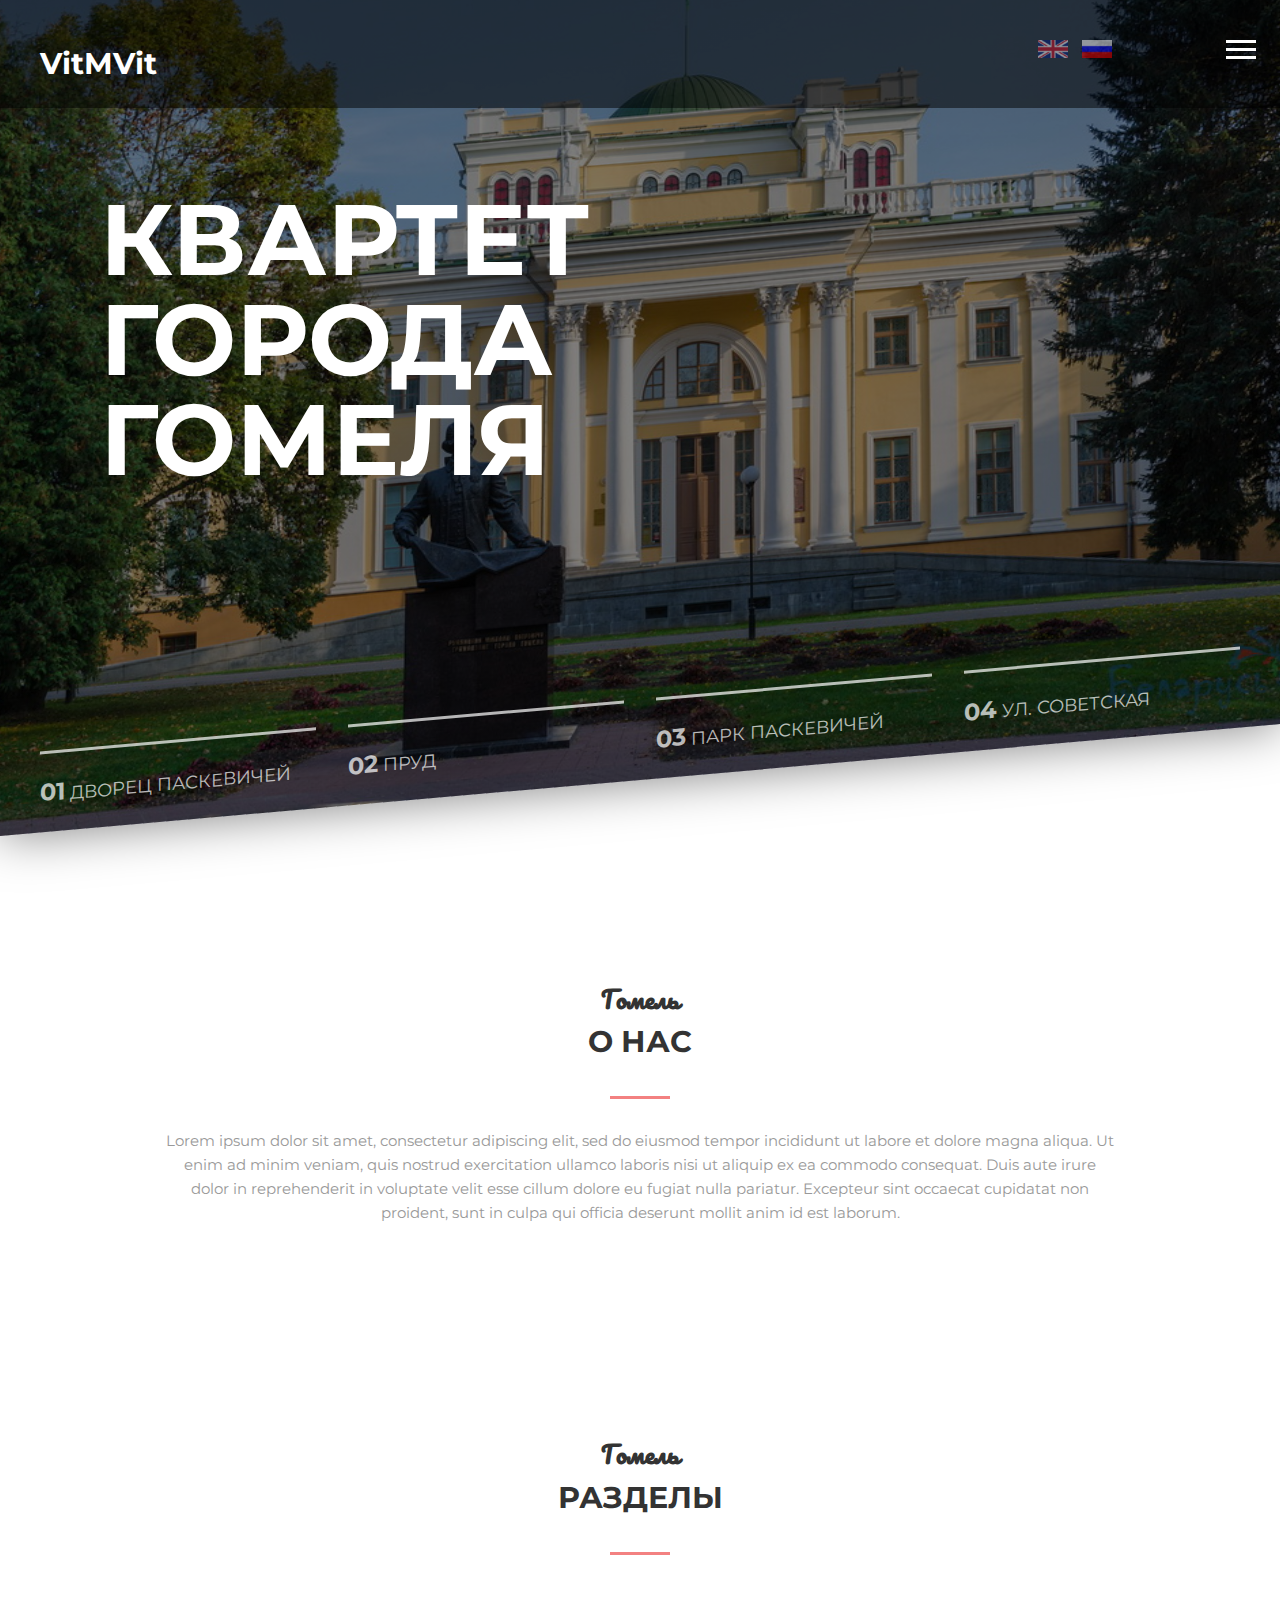
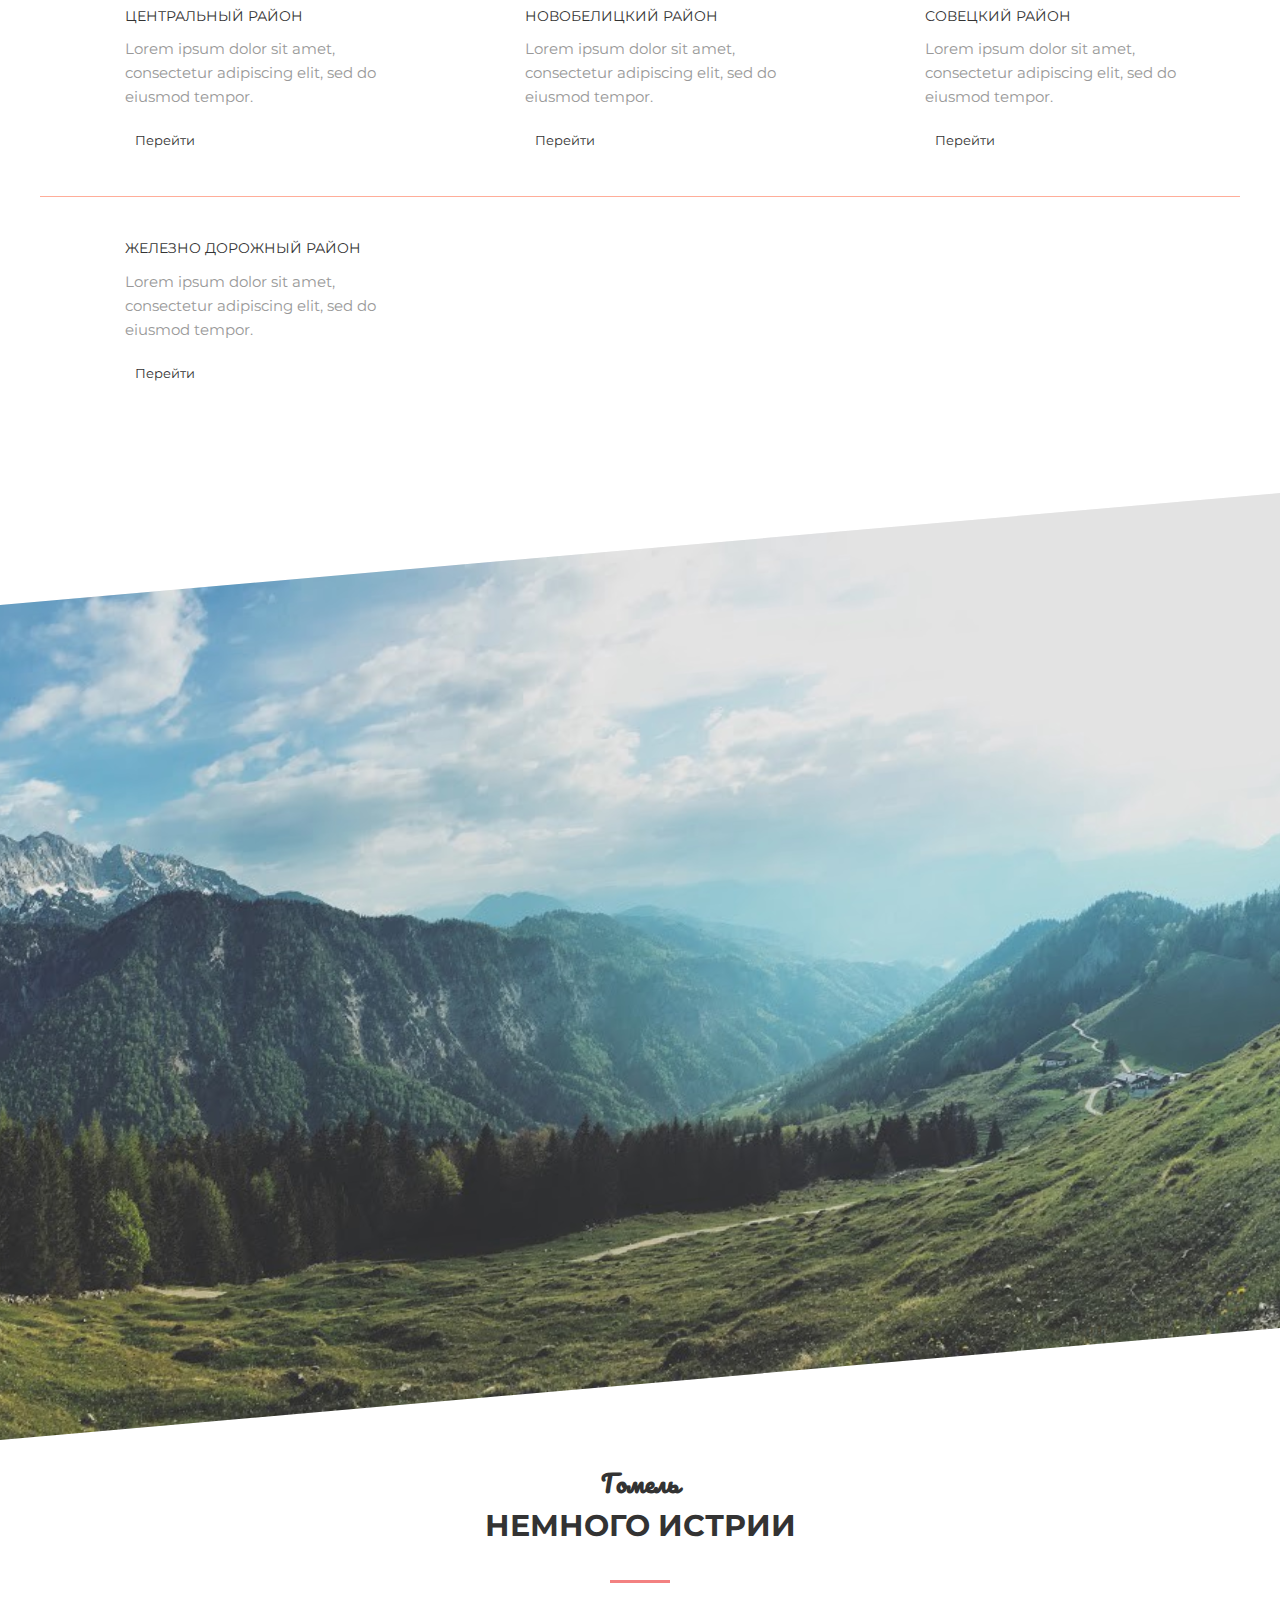
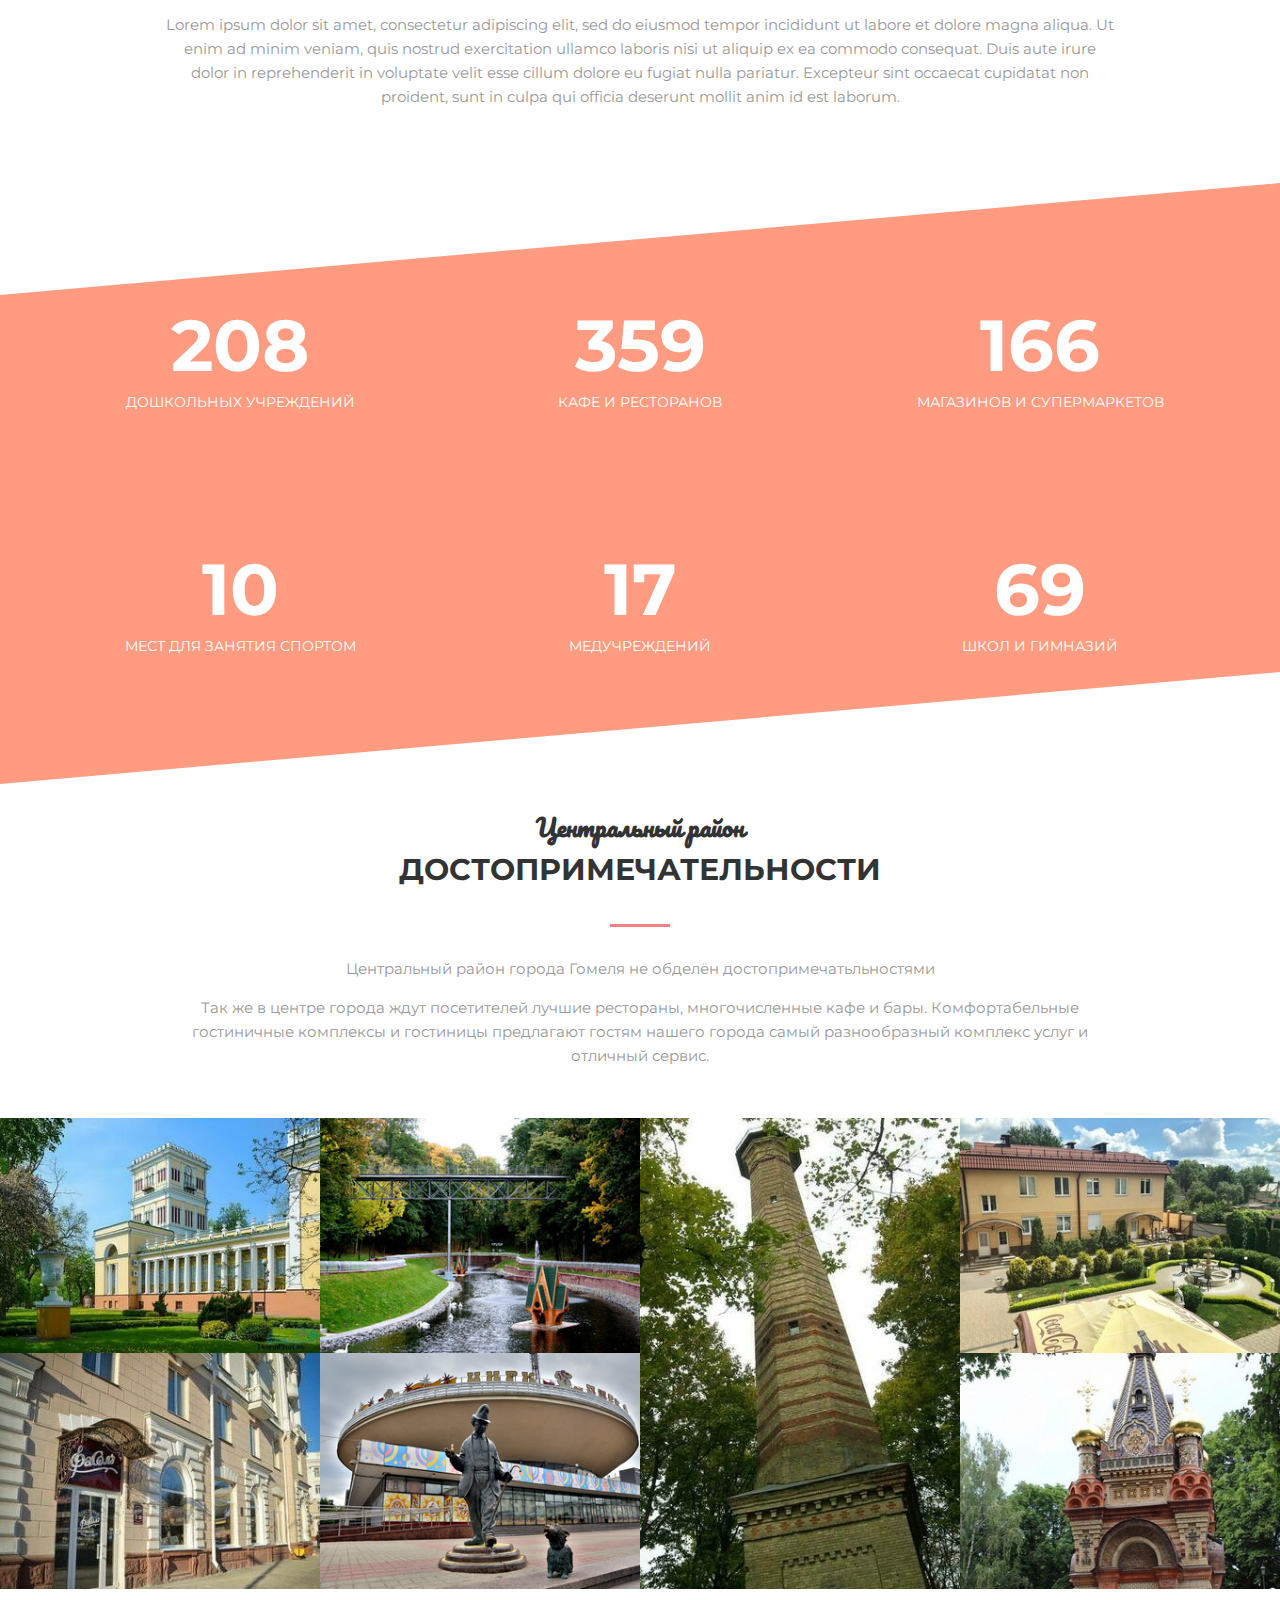
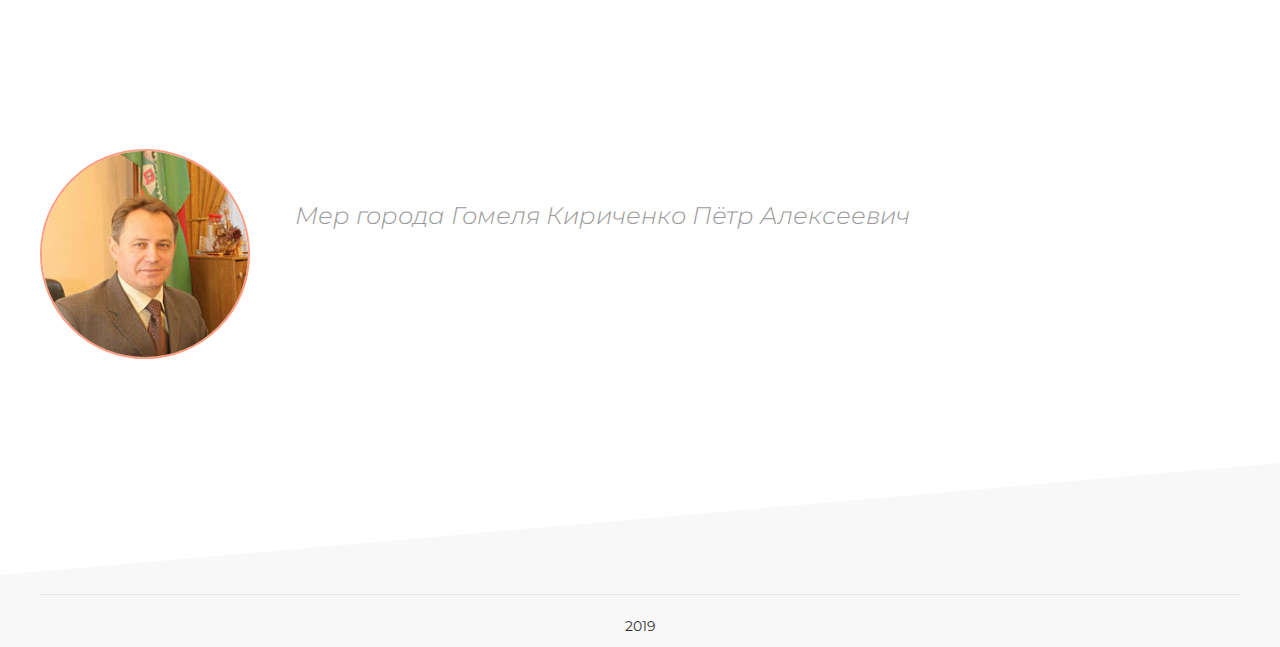
==== commit f5223fed: "Update index.html" ====
--- a/index.html
+++ b/index.html
@@ -42,13 +42,7 @@
         </div>
     </div>
 </header>
-<div class="language">
-        <img src="assets/images/russia_l.MVFz4.png" alt="ru" data-google-lang="ru" class="language__img">
-        <img src="assets/images/portugal_l.R4x1r.png" alt="en" data-google-lang="en" class="language__img">
-        <img src="assets/images/saint-martin_l.6h0hU.png" alt="de" data-google-lang="de" class="language__img">
-        <img src="assets/images/akrotiri_l.nLWvy.png" alt="fr" data-google-lang="fr" class="language__img">
-        <img src="assets/images/germany_l.WcIEU.png" alt="pt" data-google-lang="pt" class="language__img">
-    </div> 
+
 
 <div class="page">
 
--- a/assets/css/style.css
+++ b/assets/css/style.css
@@ -17,6 +17,57 @@
     margin: 0;
 }
 
+.tr_nav {
+    width: 30px;
+    padding: 30px 0 20px 0;
+  /*  display: none;*/
+ 
+    
+
+    border: 0;
+    background-color: transparent;
+    cursor: pointer;
+
+    position: absolute;
+    top: 24px;
+    right: 88px;
+    z-index: 1;
+}
+.tr_nav2 {
+    width: 30px;
+    padding: 30px 0 20px 0;
+  /*  display: none;*/
+
+   background-color: transparent;
+   
+    border: 0;
+    
+    cursor: pointer;
+
+    position: absolute;
+    top: 24px;
+    right: 132px;
+    z-index: 1;
+}
+.tr {
+    display: block;
+    width: 100%;
+    opacity: .5;
+    position: absolute;
+    top: 0;
+    right: 0;
+    bottom: 0;
+    left: 0;
+    margin: auto;
+
+    transition: background .2s linear;
+}
+
+
+.tr:hover,
+.tr_active {
+    opacity: 1;
+}
 
 .top{
 	position: fixed;
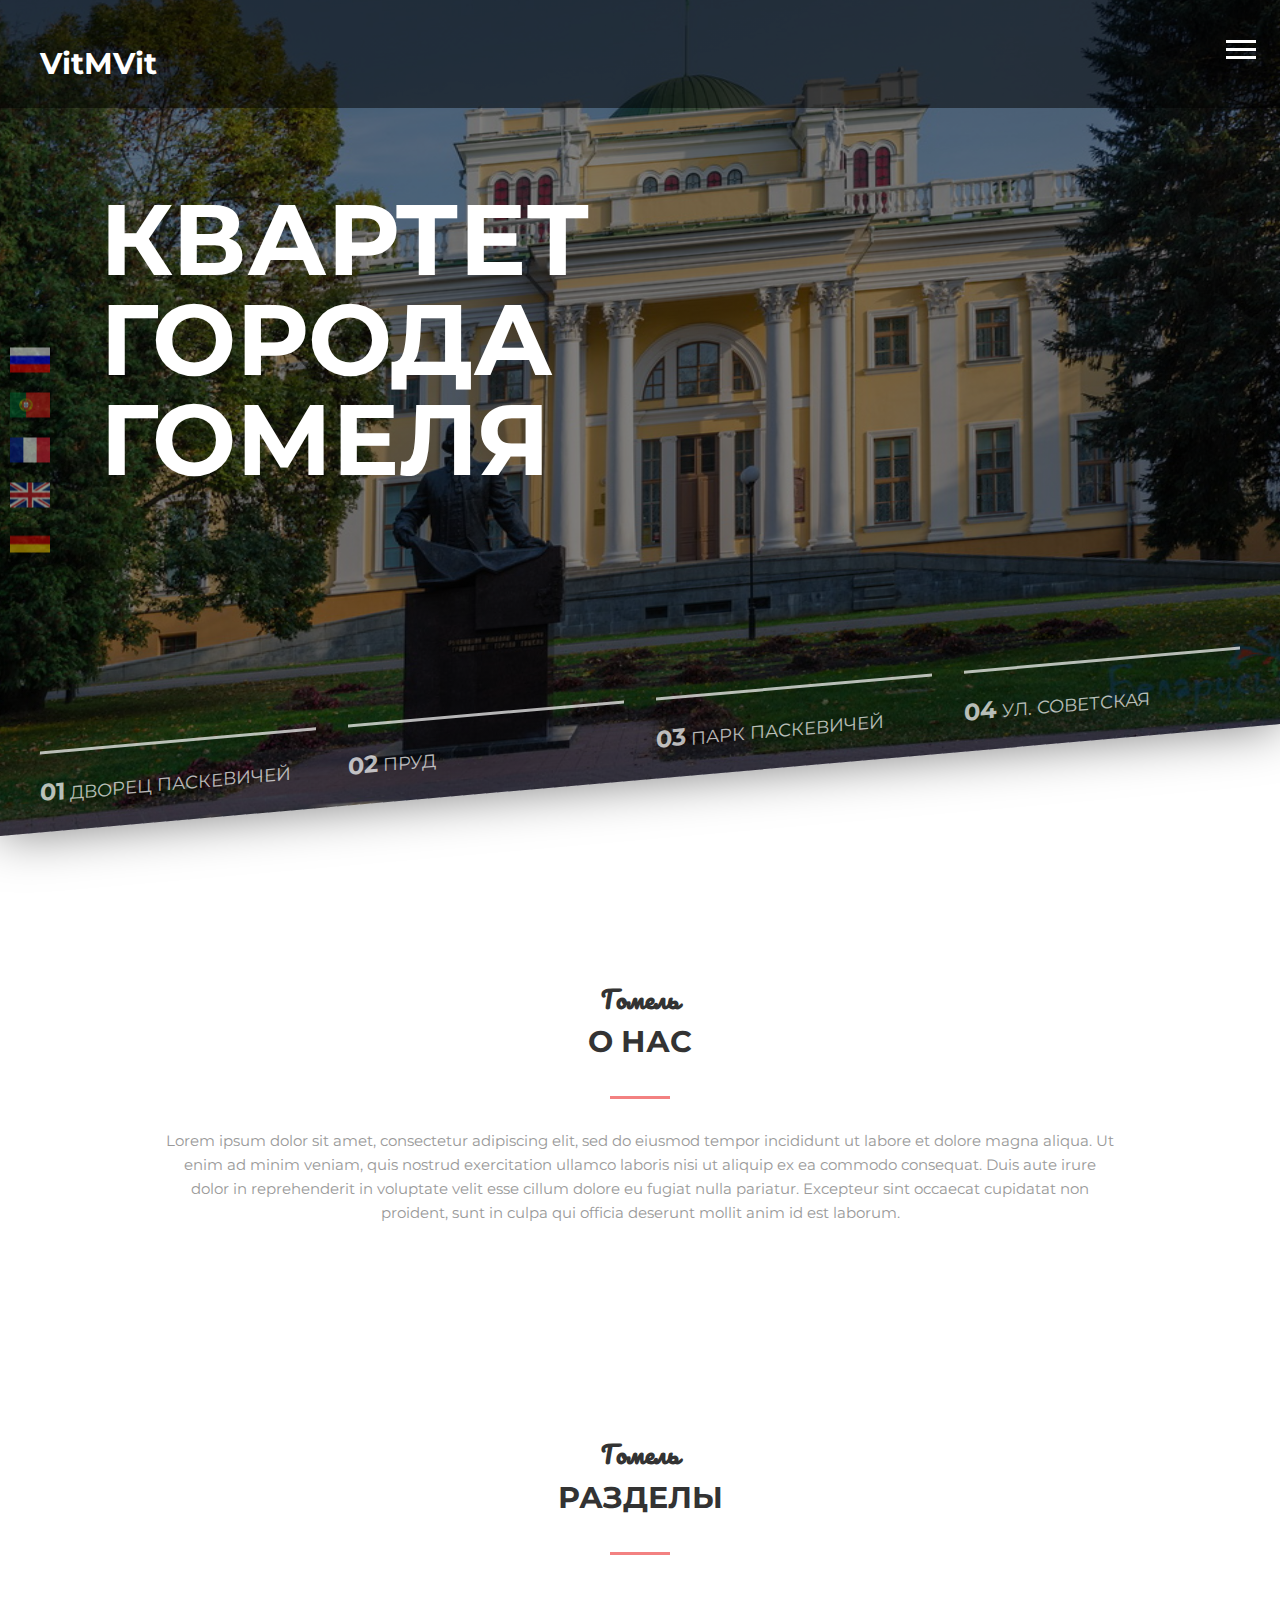
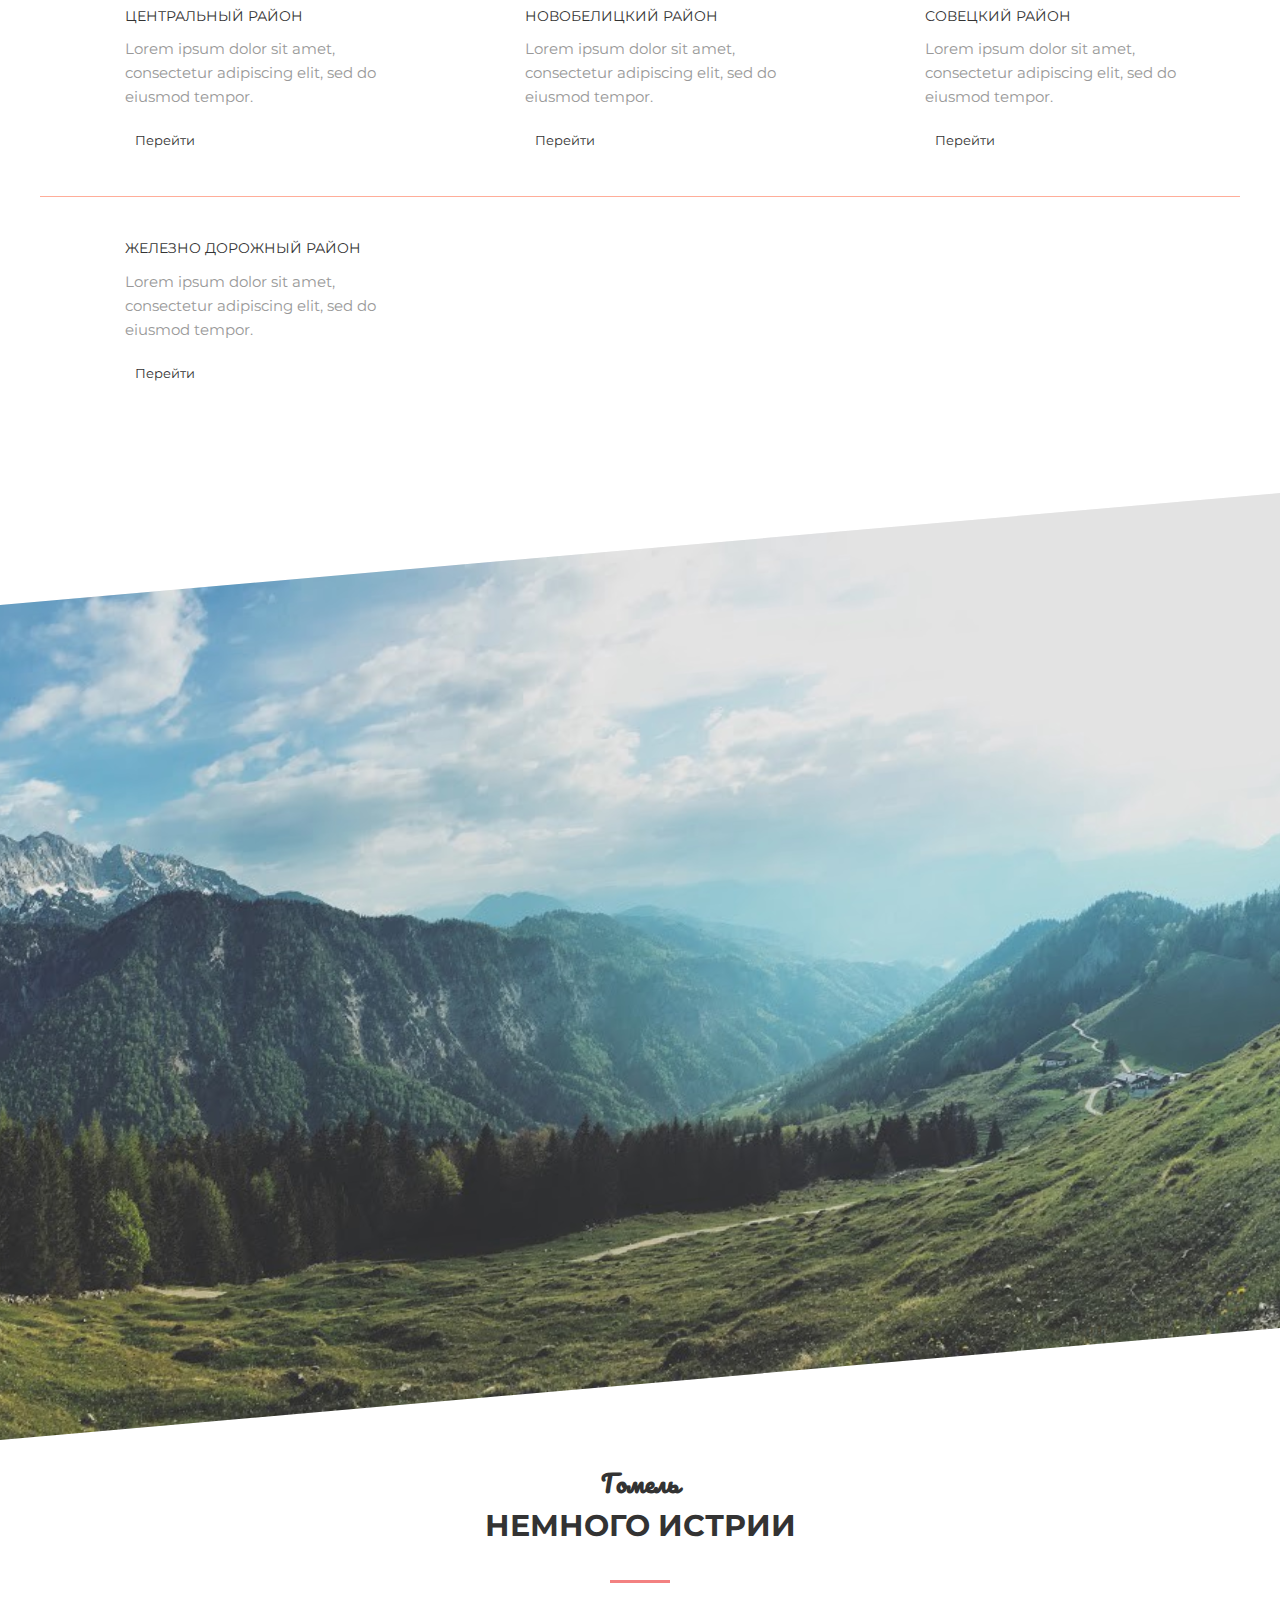
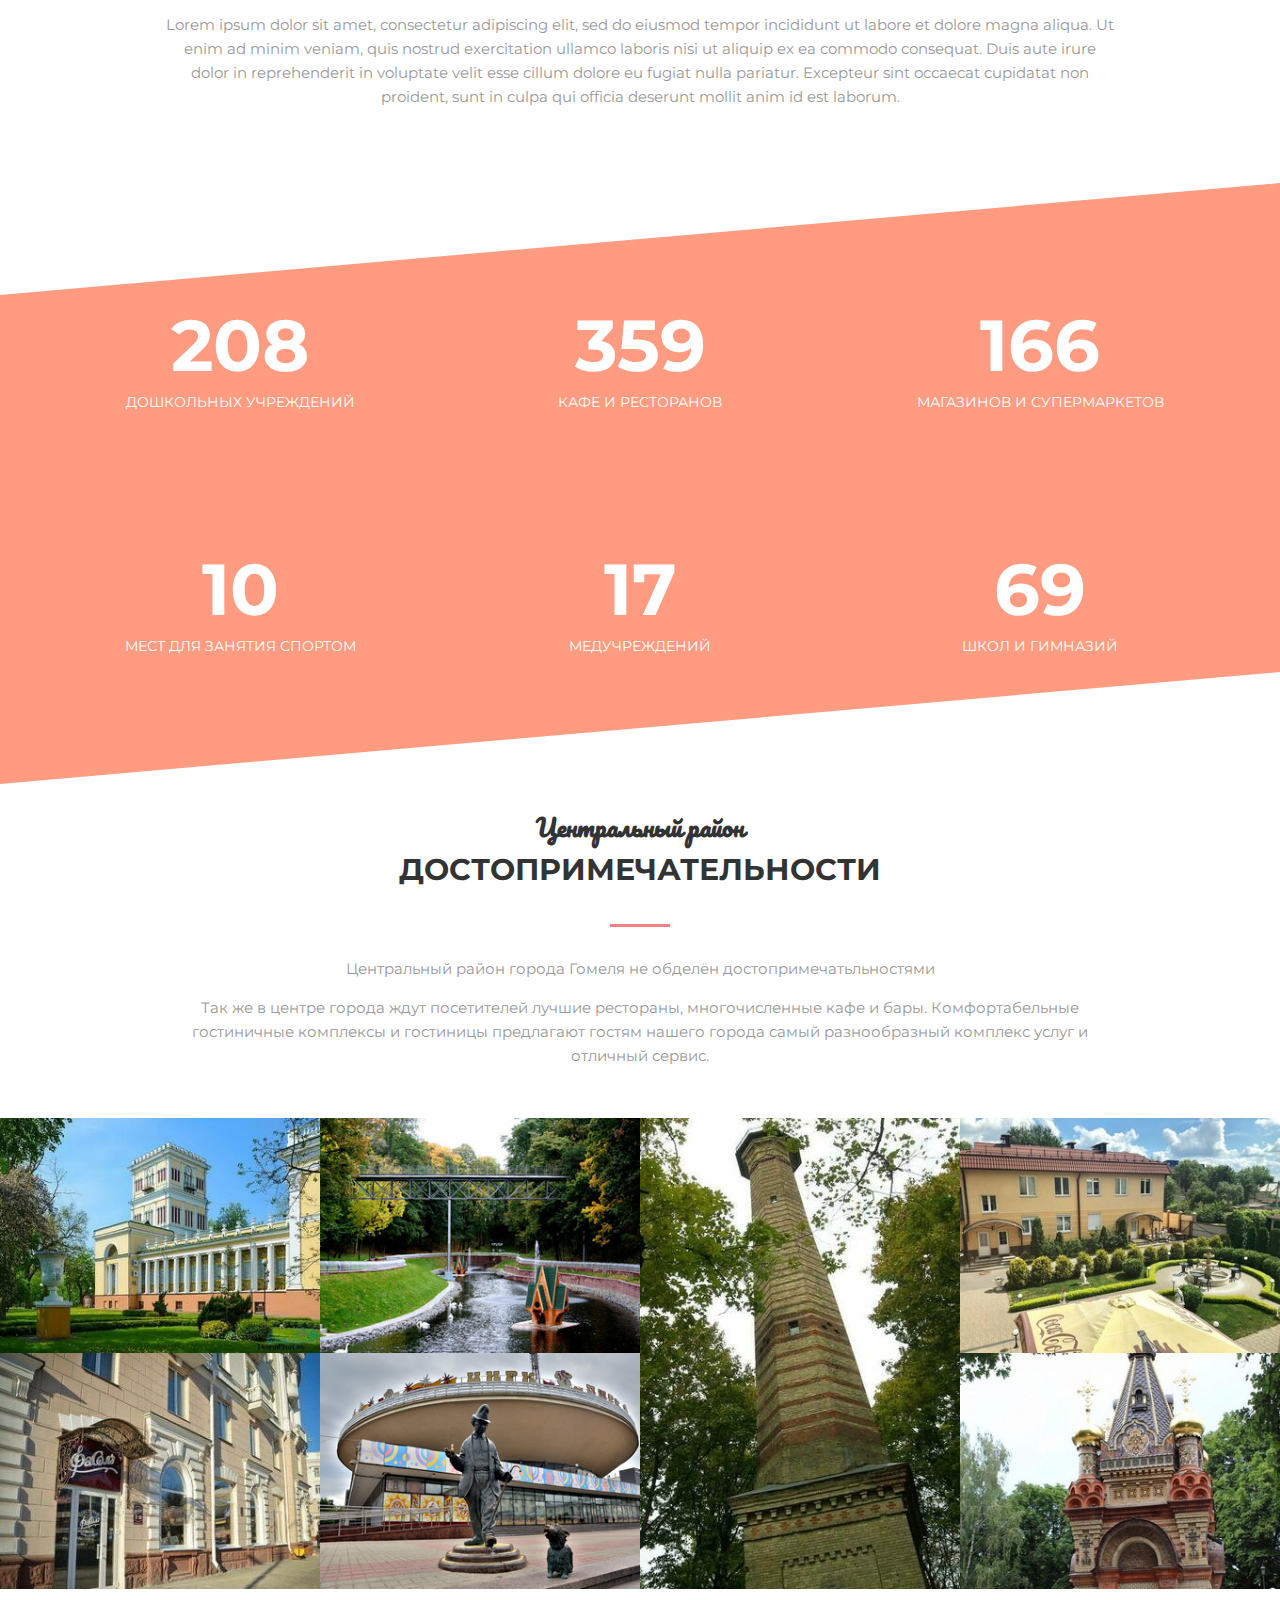
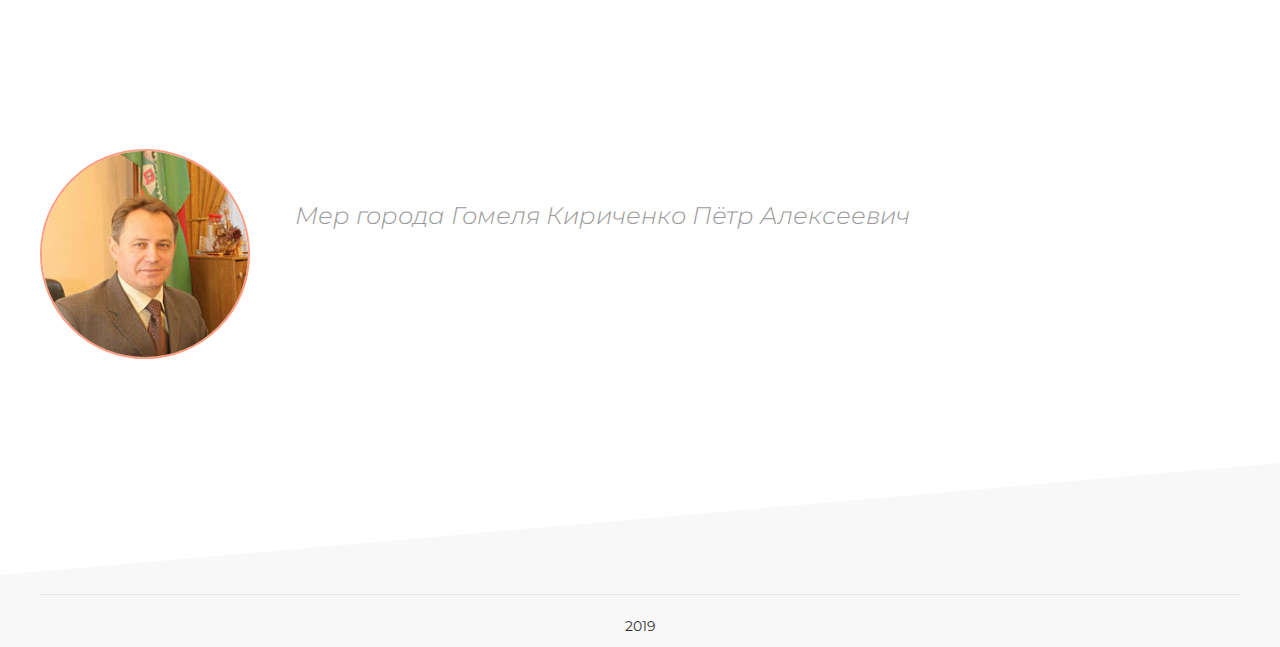
==== commit 3d315f60: "Update index.html" ====
--- a/index.html
+++ b/index.html
@@ -28,21 +28,21 @@
                 
             </div>
             </nav>
-            <div class="tr_nav " >
-                <img src="assets/images/russia_l.MVFz4.png" alt="ru" data-google-lang="ru" class="tr">
-                
-            </div>
-            <div class="tr_nav2 "  >
-                <img src="assets/images/akrotiri_l.nLWvy.png" alt="fr" data-google-lang="fr" class="tr">
-                
-            </div>
+            
+            
             <button class="nav-toggle" id="nav_toggle" type="button">
                 <span class="nav-toggle__item">Menu</span>
             </button>
         </div>
     </div>
 </header>
-
+<div class="language">
+        <img src="assets/images/russia_l.MVFz4.png" alt="ru" data-google-lang="ru" class="language__img">
+        <img src="assets/images/portugal_l.R4x1r.png" alt="en" data-google-lang="en" class="language__img">
+        <img src="assets/images/saint-martin_l.6h0hU.png" alt="de" data-google-lang="de" class="language__img">
+        <img src="assets/images/akrotiri_l.nLWvy.png" alt="fr" data-google-lang="fr" class="language__img">
+        <img src="assets/images/germany_l.WcIEU.png" alt="pt" data-google-lang="pt" class="language__img">
+    </div>
 
 <div class="page">
 
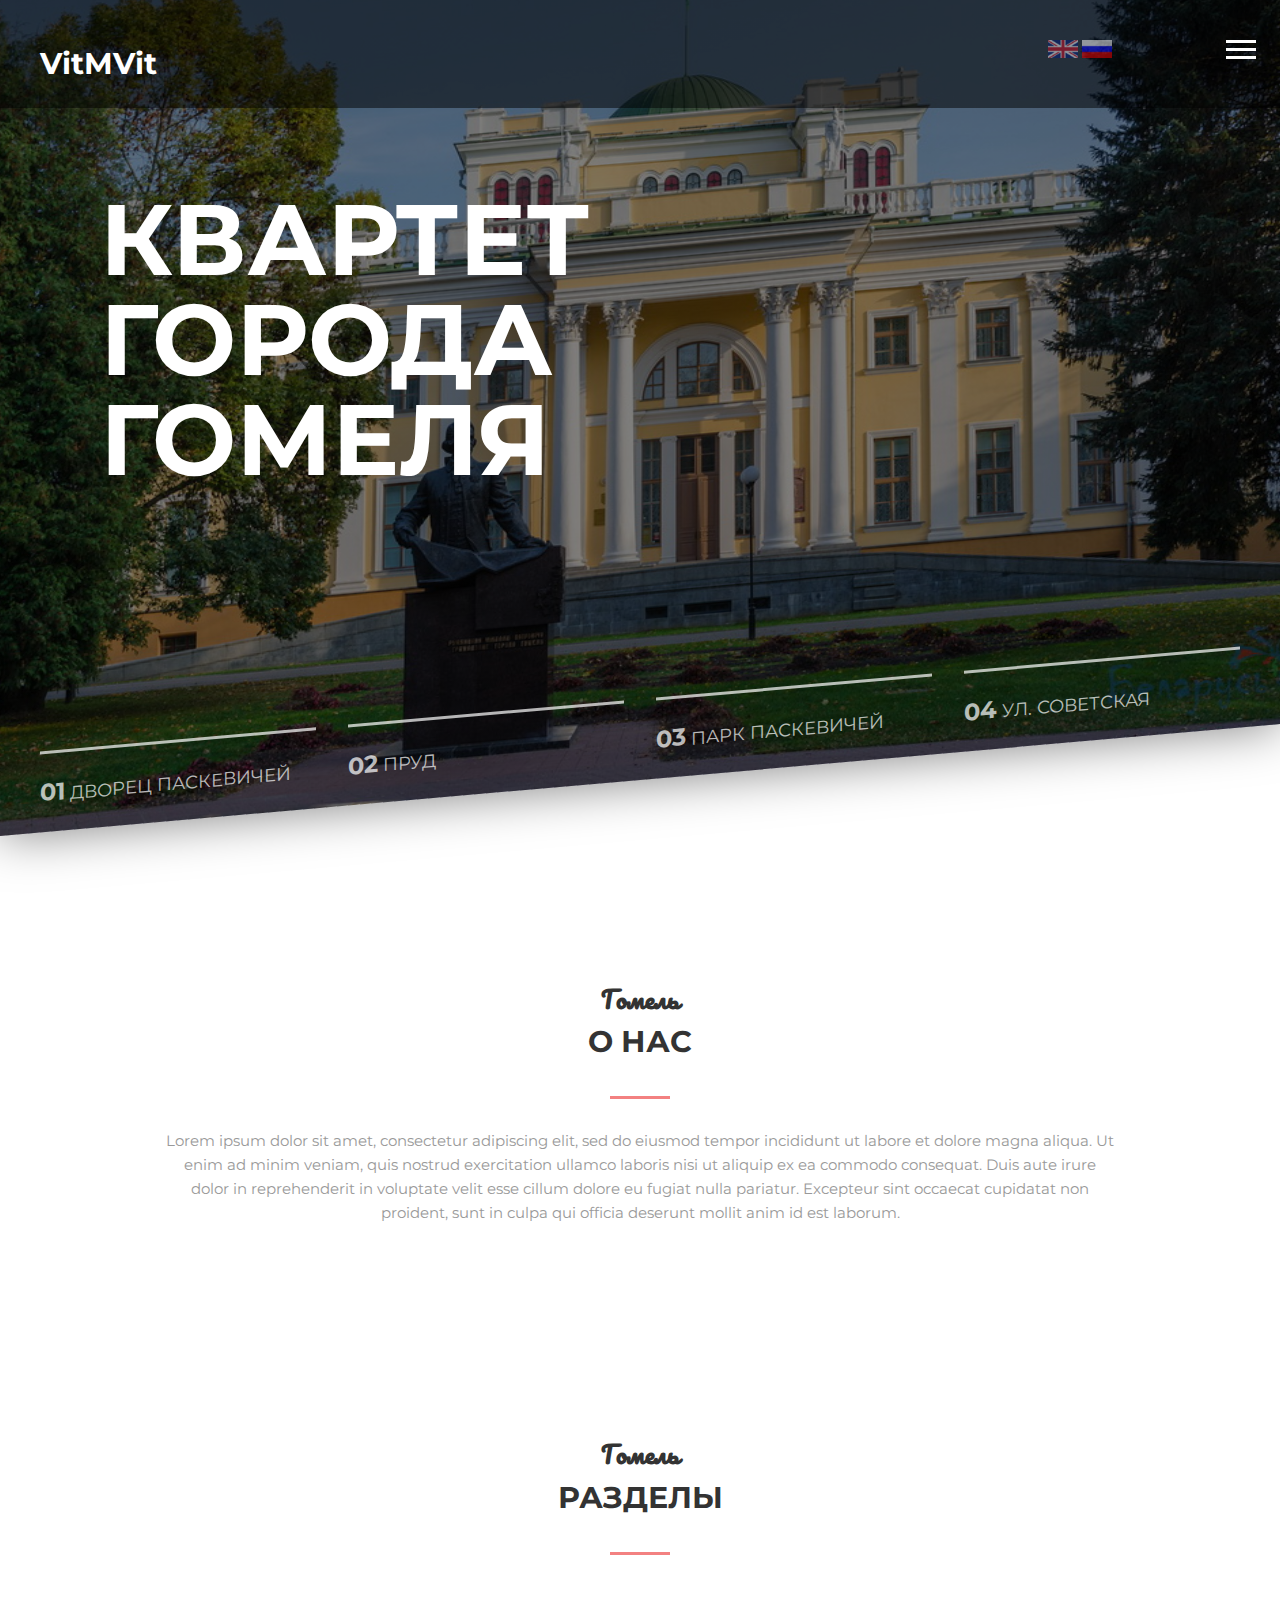
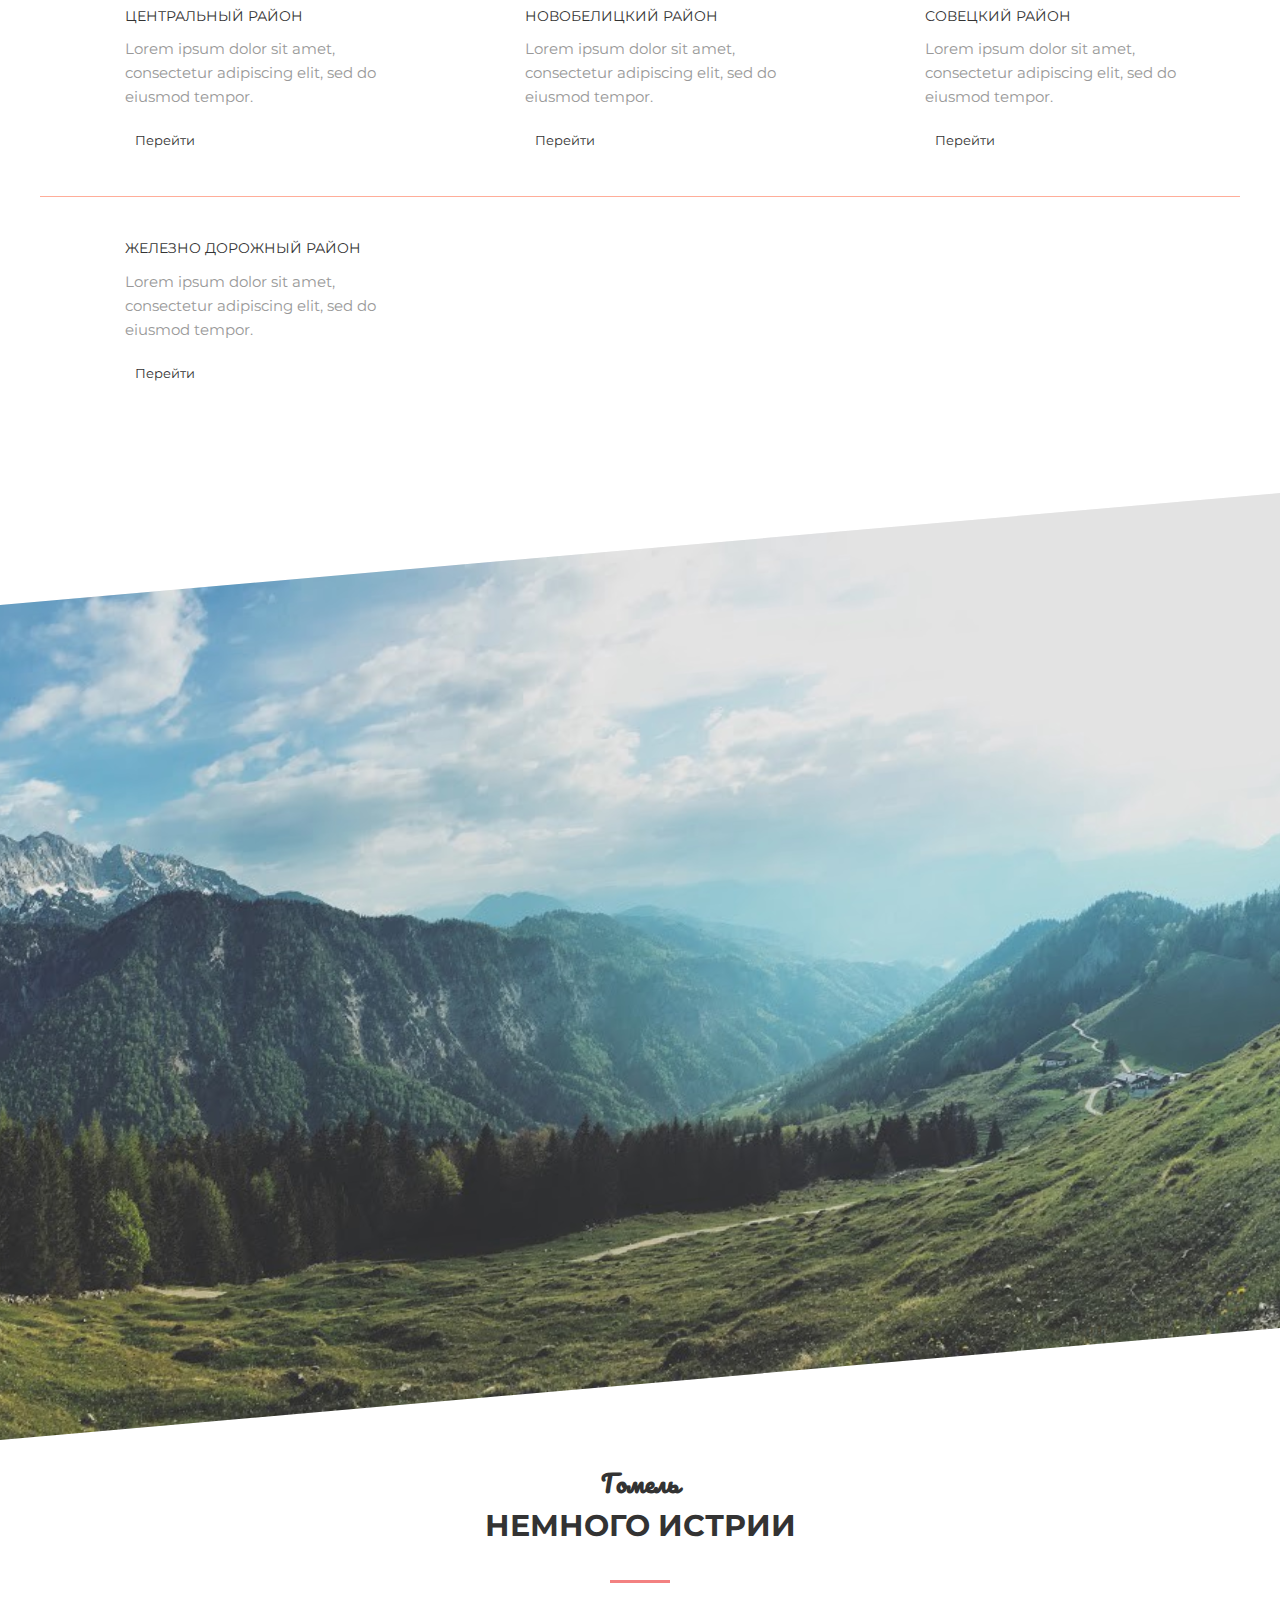
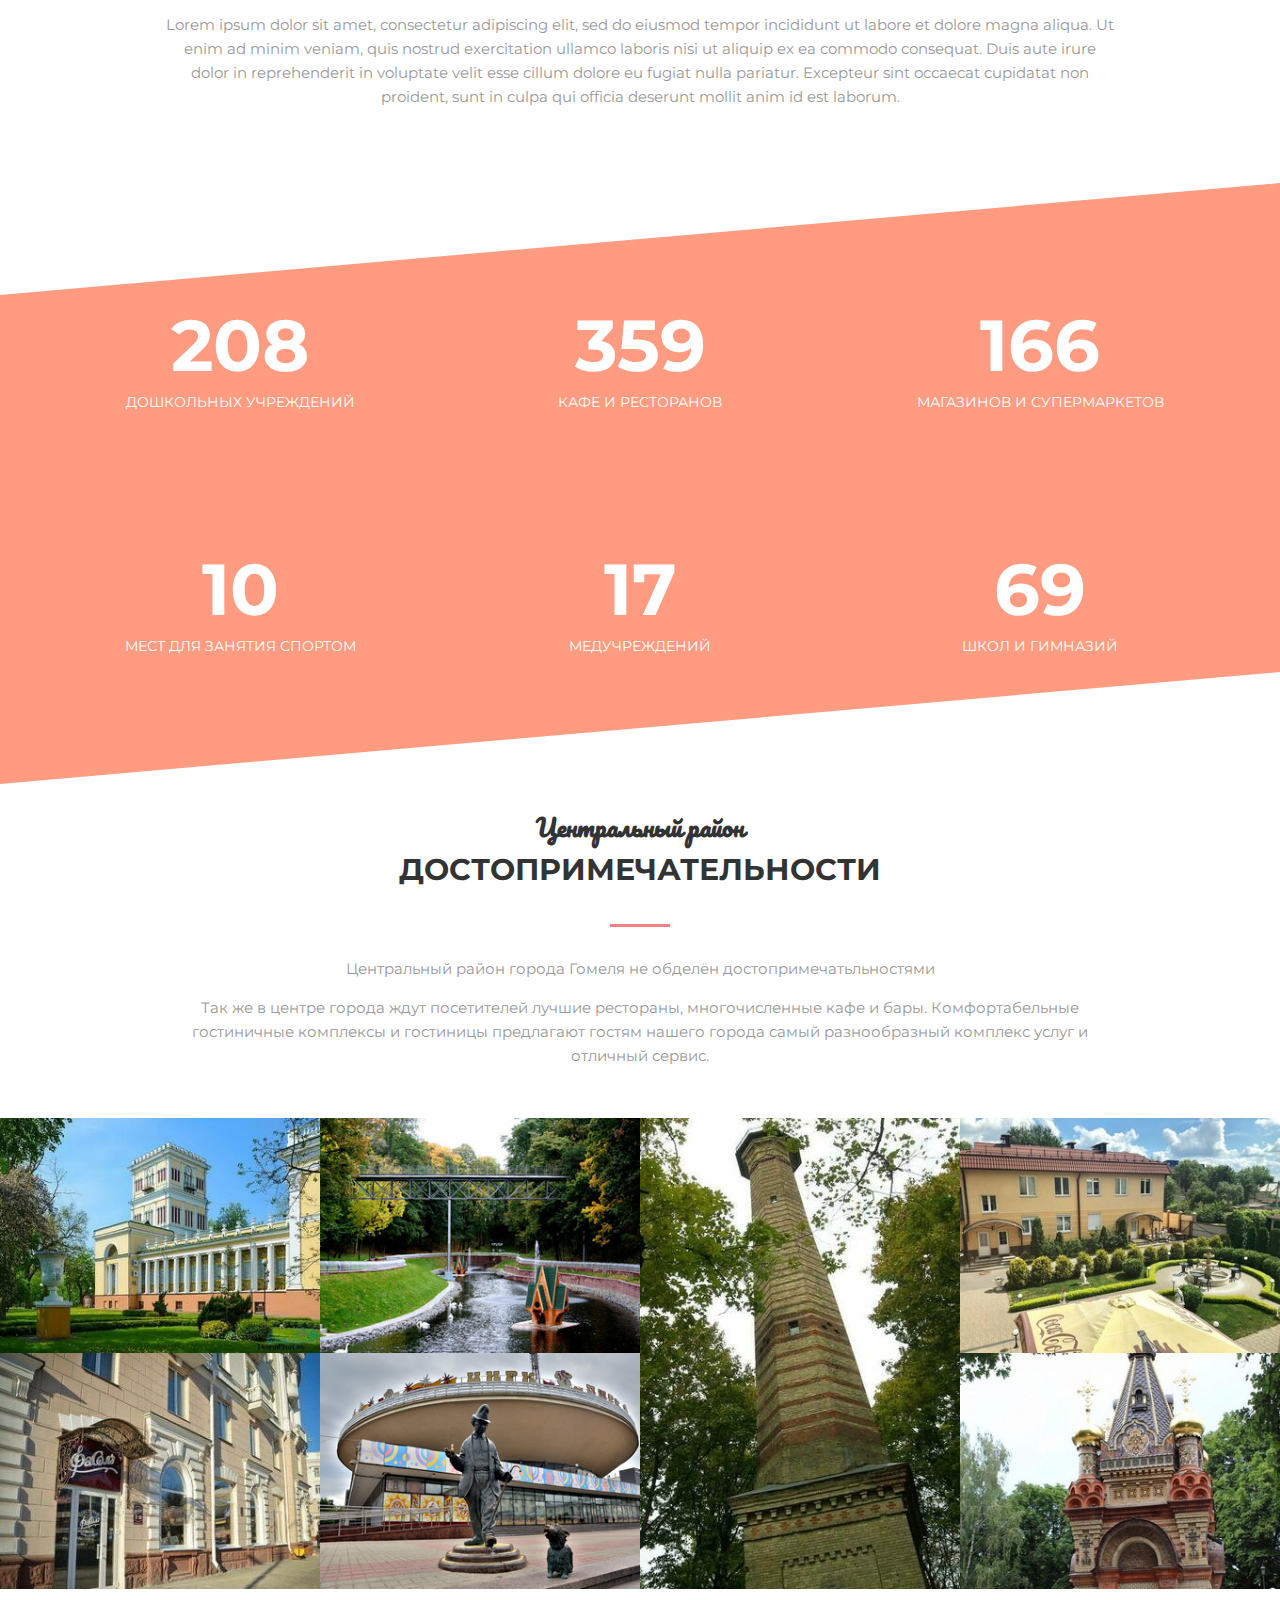
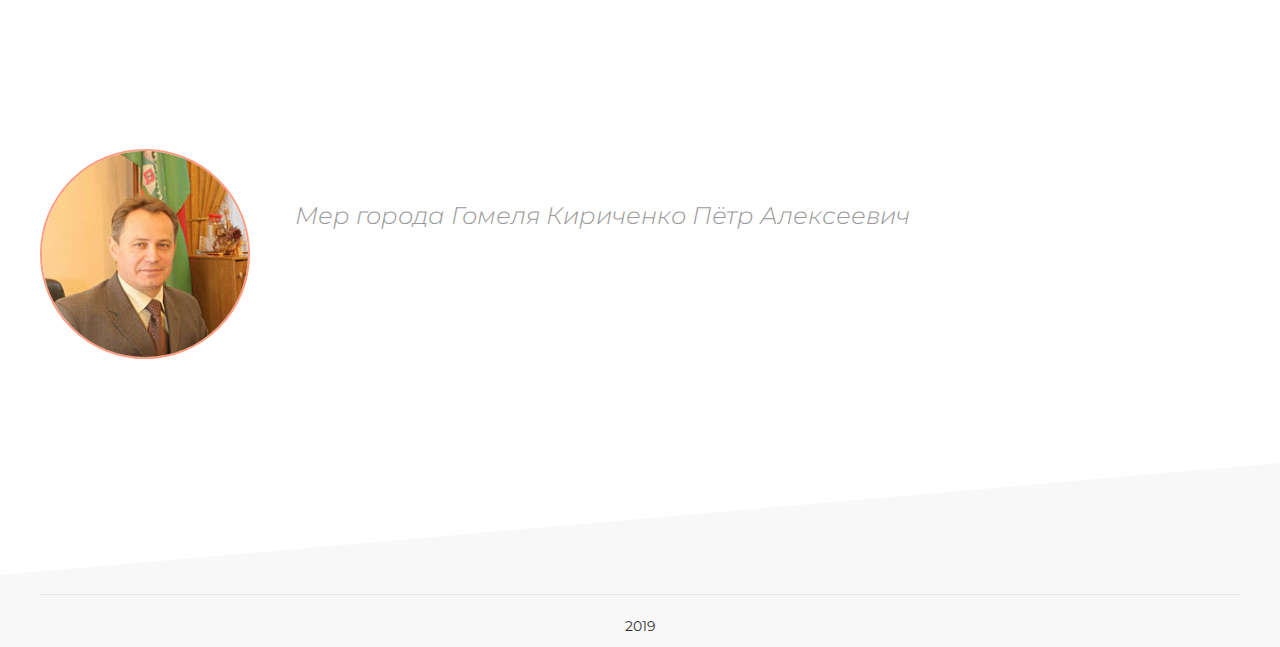
==== commit 5e28a2f0: "Update index.html" ====
--- a/index.html
+++ b/index.html
@@ -28,7 +28,14 @@
                 
             </div>
             </nav>
-            
+             <div class="tr_nav " >
+                <img src="assets/images/russia_l.MVFz4.png" alt="ru" data-google-lang="ru" class="tr">
+                
+            </div>
+            <div class="tr_nav2 "  >
+                <img src="assets/images/akrotiri_l.nLWvy.png" alt="fr" data-google-lang="fr" class="tr">
+                
+            </div>
             
             <button class="nav-toggle" id="nav_toggle" type="button">
                 <span class="nav-toggle__item">Menu</span>
@@ -36,13 +43,7 @@
         </div>
     </div>
 </header>
-<div class="language">
-        <img src="assets/images/russia_l.MVFz4.png" alt="ru" data-google-lang="ru" class="language__img">
-        <img src="assets/images/portugal_l.R4x1r.png" alt="en" data-google-lang="en" class="language__img">
-        <img src="assets/images/saint-martin_l.6h0hU.png" alt="de" data-google-lang="de" class="language__img">
-        <img src="assets/images/akrotiri_l.nLWvy.png" alt="fr" data-google-lang="fr" class="language__img">
-        <img src="assets/images/germany_l.WcIEU.png" alt="pt" data-google-lang="pt" class="language__img">
-    </div>
+
 
 <div class="page">
 
--- a/assets/css/style.css
+++ b/assets/css/style.css
@@ -46,7 +46,7 @@
 
     position: absolute;
     top: 24px;
-    right: 132px;
+    right: 122px;
     z-index: 1;
 }
 .tr {
@@ -1554,7 +1554,14 @@
 		padding: 10px 0 20px 0;
     }
 
-
+.tr_nav{
+        display: block;
+		padding: 10px 0 20px 0; 
+    }
+    .tr_nav2{
+        display: block;
+		padding: 10px 0 20px 0; 
+    }
  
     .section {
         padding: 40px 0;
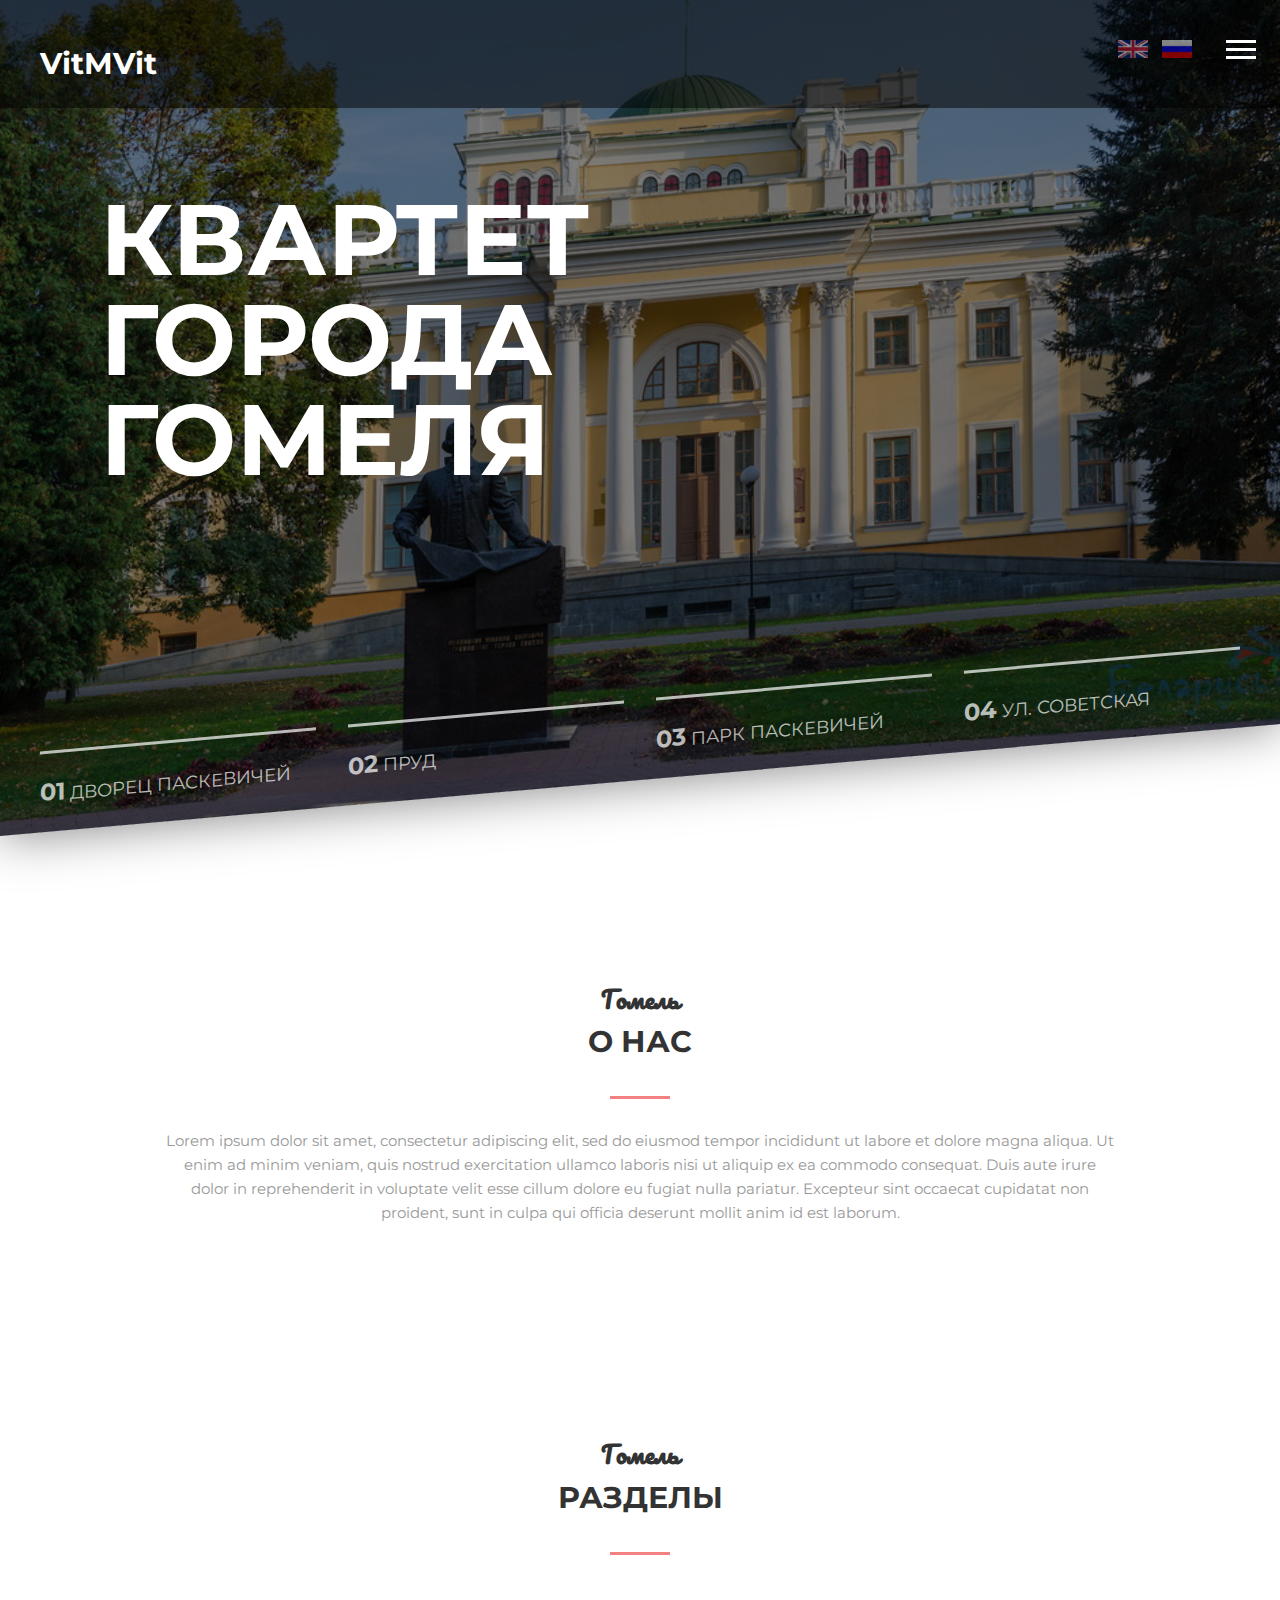
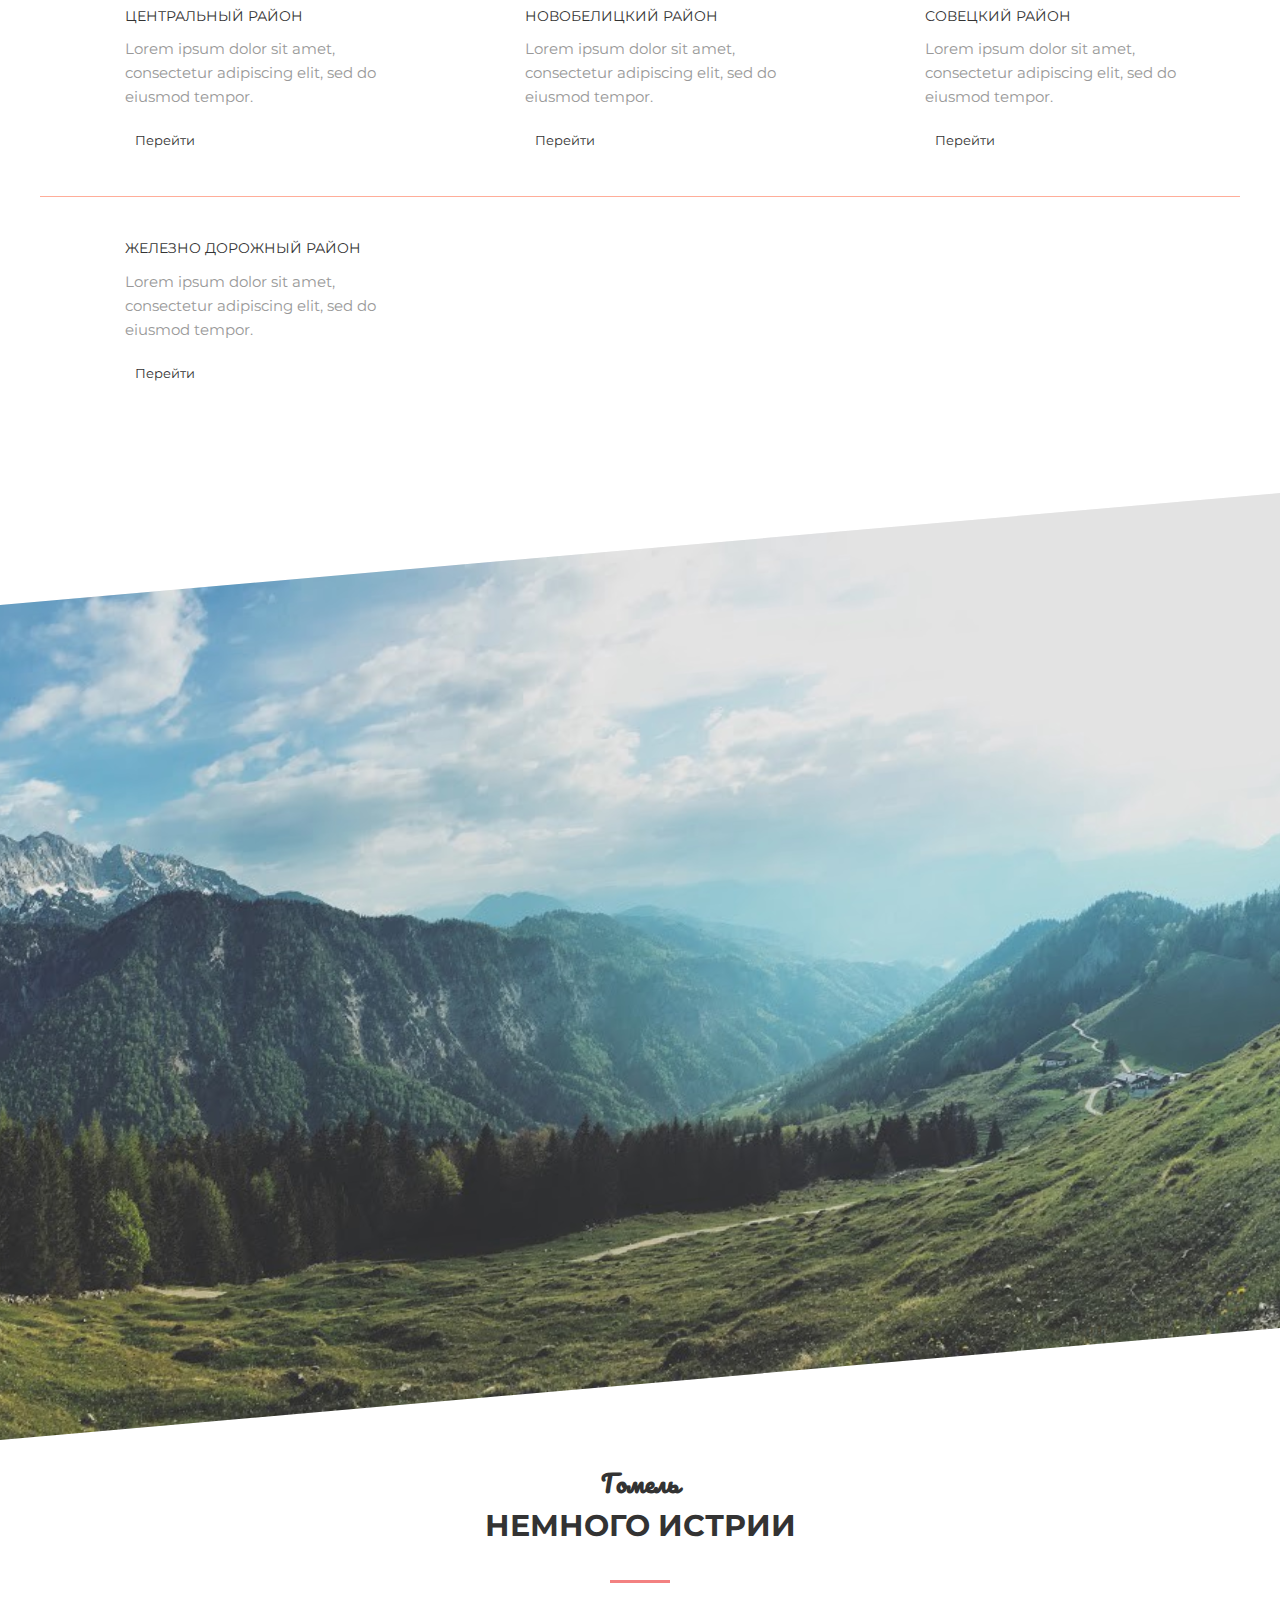
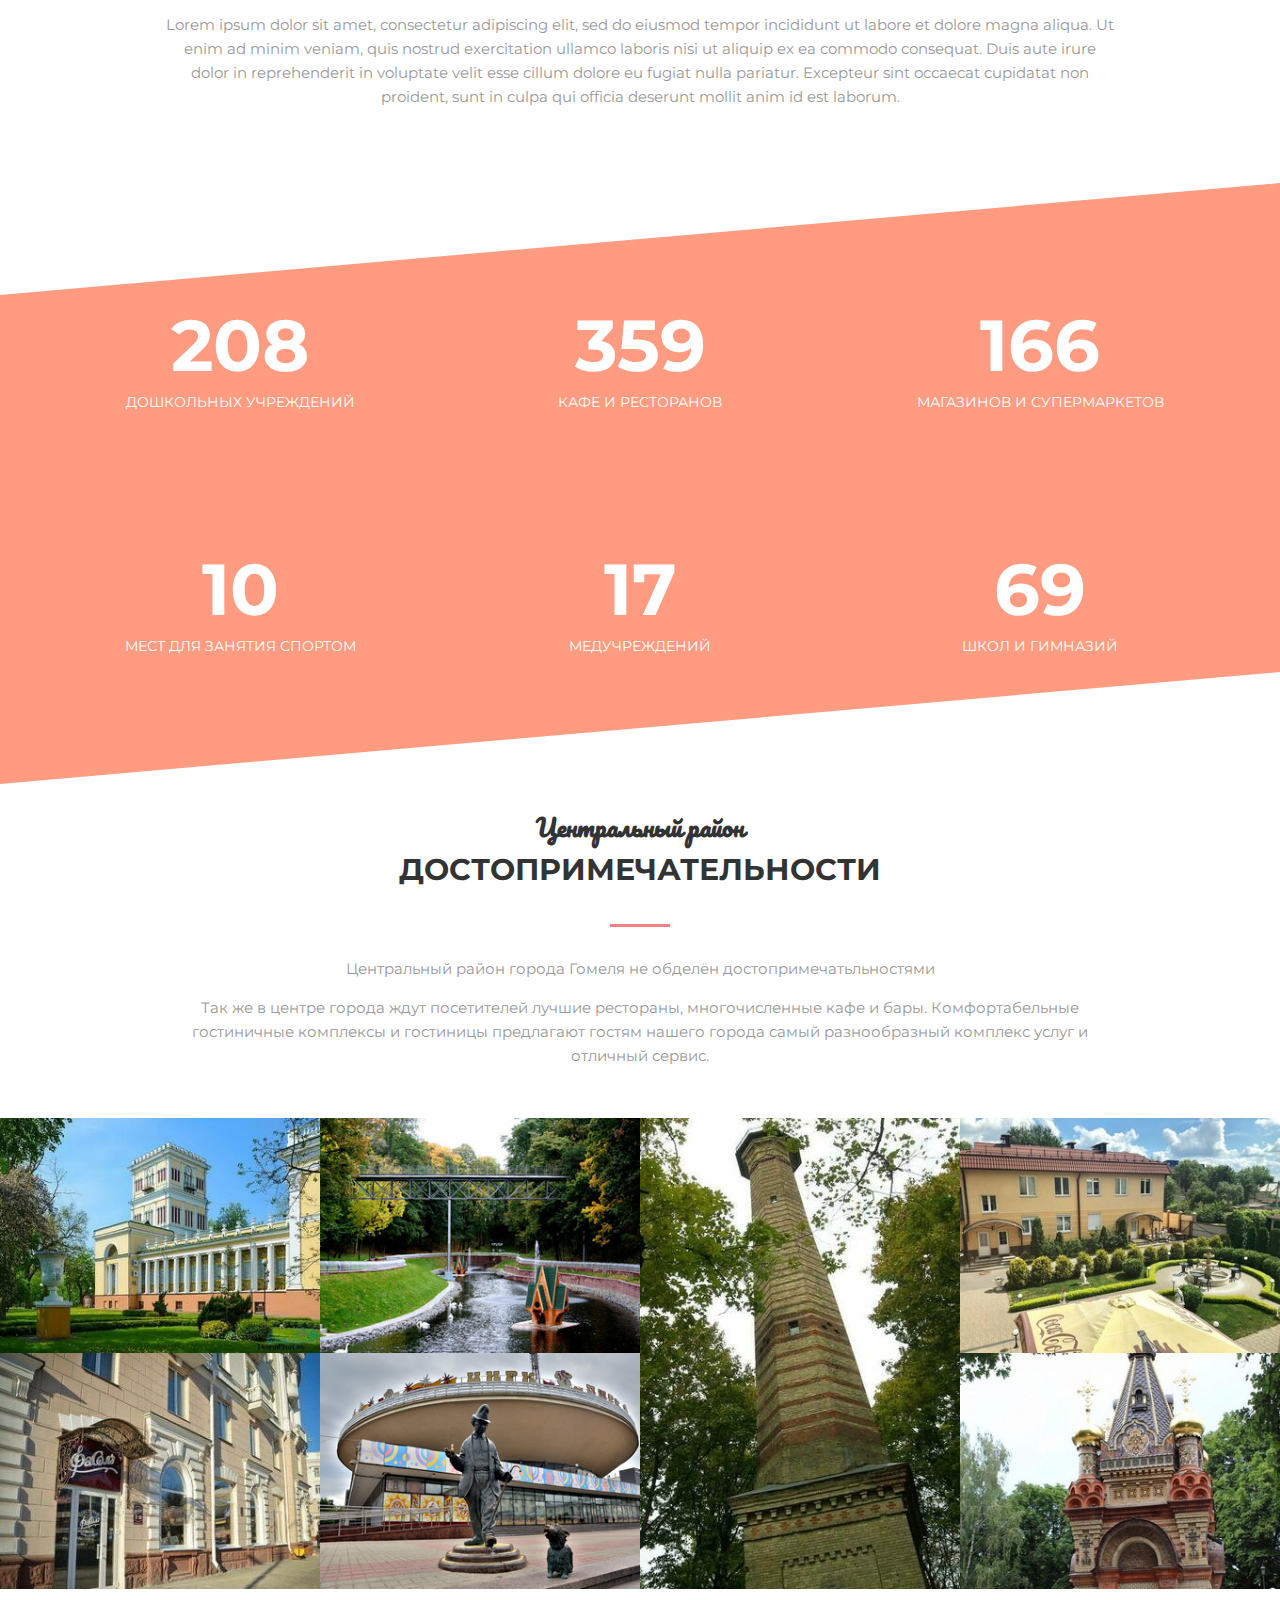
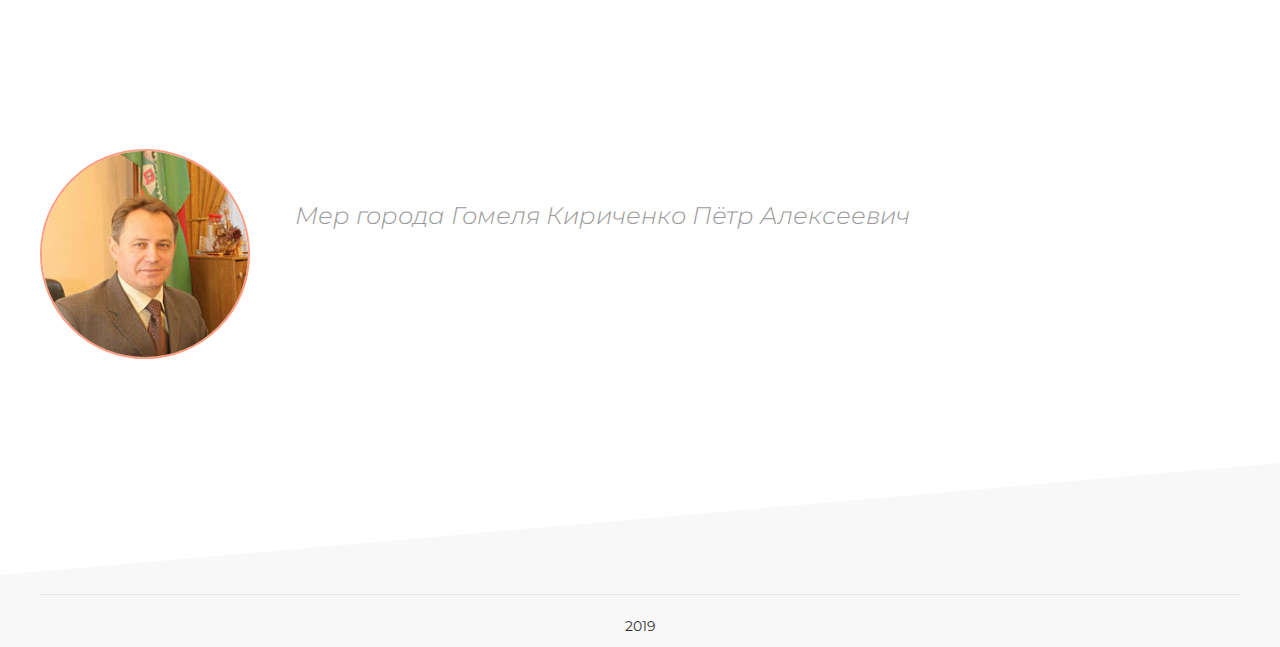
==== commit b0794257: "Update index.html" ====
--- a/index.html
+++ b/index.html
@@ -28,7 +28,7 @@
                 
             </div>
             </nav>
-             <div class="tr_nav " >
+            <div class="tr_nav " >
                 <img src="assets/images/russia_l.MVFz4.png" alt="ru" data-google-lang="ru" class="tr">
                 
             </div>
@@ -36,14 +36,13 @@
                 <img src="assets/images/akrotiri_l.nLWvy.png" alt="fr" data-google-lang="fr" class="tr">
                 
             </div>
-            
             <button class="nav-toggle" id="nav_toggle" type="button">
                 <span class="nav-toggle__item">Menu</span>
             </button>
         </div>
     </div>
 </header>
-
+ 
 
 <div class="page">
 
--- a/assets/css/style.css
+++ b/assets/css/style.css
@@ -17,57 +17,6 @@
     margin: 0;
 }
 
-.tr_nav {
-    width: 30px;
-    padding: 30px 0 20px 0;
-  /*  display: none;*/
- 
-    
-
-    border: 0;
-    background-color: transparent;
-    cursor: pointer;
-
-    position: absolute;
-    top: 24px;
-    right: 88px;
-    z-index: 1;
-}
-.tr_nav2 {
-    width: 30px;
-    padding: 30px 0 20px 0;
-  /*  display: none;*/
-
-   background-color: transparent;
-   
-    border: 0;
-    
-    cursor: pointer;
-
-    position: absolute;
-    top: 24px;
-    right: 122px;
-    z-index: 1;
-}
-.tr {
-    display: block;
-    width: 100%;
-    opacity: .5;
-    position: absolute;
-    top: 0;
-    right: 0;
-    bottom: 0;
-    left: 0;
-    margin: auto;
-
-    transition: background .2s linear;
-}
-
-
-.tr:hover,
-.tr_active {
-    opacity: 1;
-}
 
 .top{
 	position: fixed;
@@ -1358,53 +1307,59 @@
    
 }
 
-.language {
-    position: fixed;
+.tr_nav {
+    width: 30px;
+    padding: 30px 0 20px 0;
+  /*  display: none;*/
+ 
+    
+
+    border: 0;
+    background-color: transparent;
+    cursor: pointer;
+
+    position: absolute;
+    top: 24px;
+    right: 88px;
+    z-index: 1;
+}
+.tr_nav2 {
+    width: 30px;
+    padding: 30px 0 20px 0;
+  /*  display: none;*/
+
+   background-color: transparent;
+   
+    border: 0;
+    
+    cursor: pointer;
+
+    position: absolute;
+    top: 24px;
+    right: 132px;
+    z-index: 1;
+}
+.tr {
+    display: block;
+    width: 100%;
+    opacity: .5;
+    position: absolute;
+    top: 0;
+    right: 0;
+    bottom: 0;
     left: 0;
-    top: 50%;
-    transform: translateY(-50%);
-    display: flex;
-    flex-direction: column;
-    z-index: 2;
-}
-
-.language__img {
-    margin: 10px;
-    cursor: pointer;
-    opacity: .5;
-}
-
-.language__img:hover,
-.language__img_active {
+    margin: auto;
+
+    transition: background .2s linear;
+}
+
+
+.tr:hover,
+.tr_active {
     opacity: 1;
 }
-@media all and (orientation:landscape) {
-
-    .language {
-   
-   
-   bottom:25%;
-   
-    
-}
-
-}
-@media (max-height: 575px) and (orientation:landscape) {
-
-    .language {
-   position: fixed;
-   
-   bottom: 25%;
-   
-    
-}
-.language__img {
-    max-width: 50%;
-    margin: 10px;
-    cursor: pointer;
-    opacity: .5;
-}
-}
+
+
 @media (max-width: 1230px) {
 
 
@@ -1554,7 +1509,7 @@
 		padding: 10px 0 20px 0;
     }
 
-.tr_nav{
+    .tr_nav{
         display: block;
 		padding: 10px 0 20px 0; 
     }
@@ -1772,3 +1727,4 @@
 
 
 
+
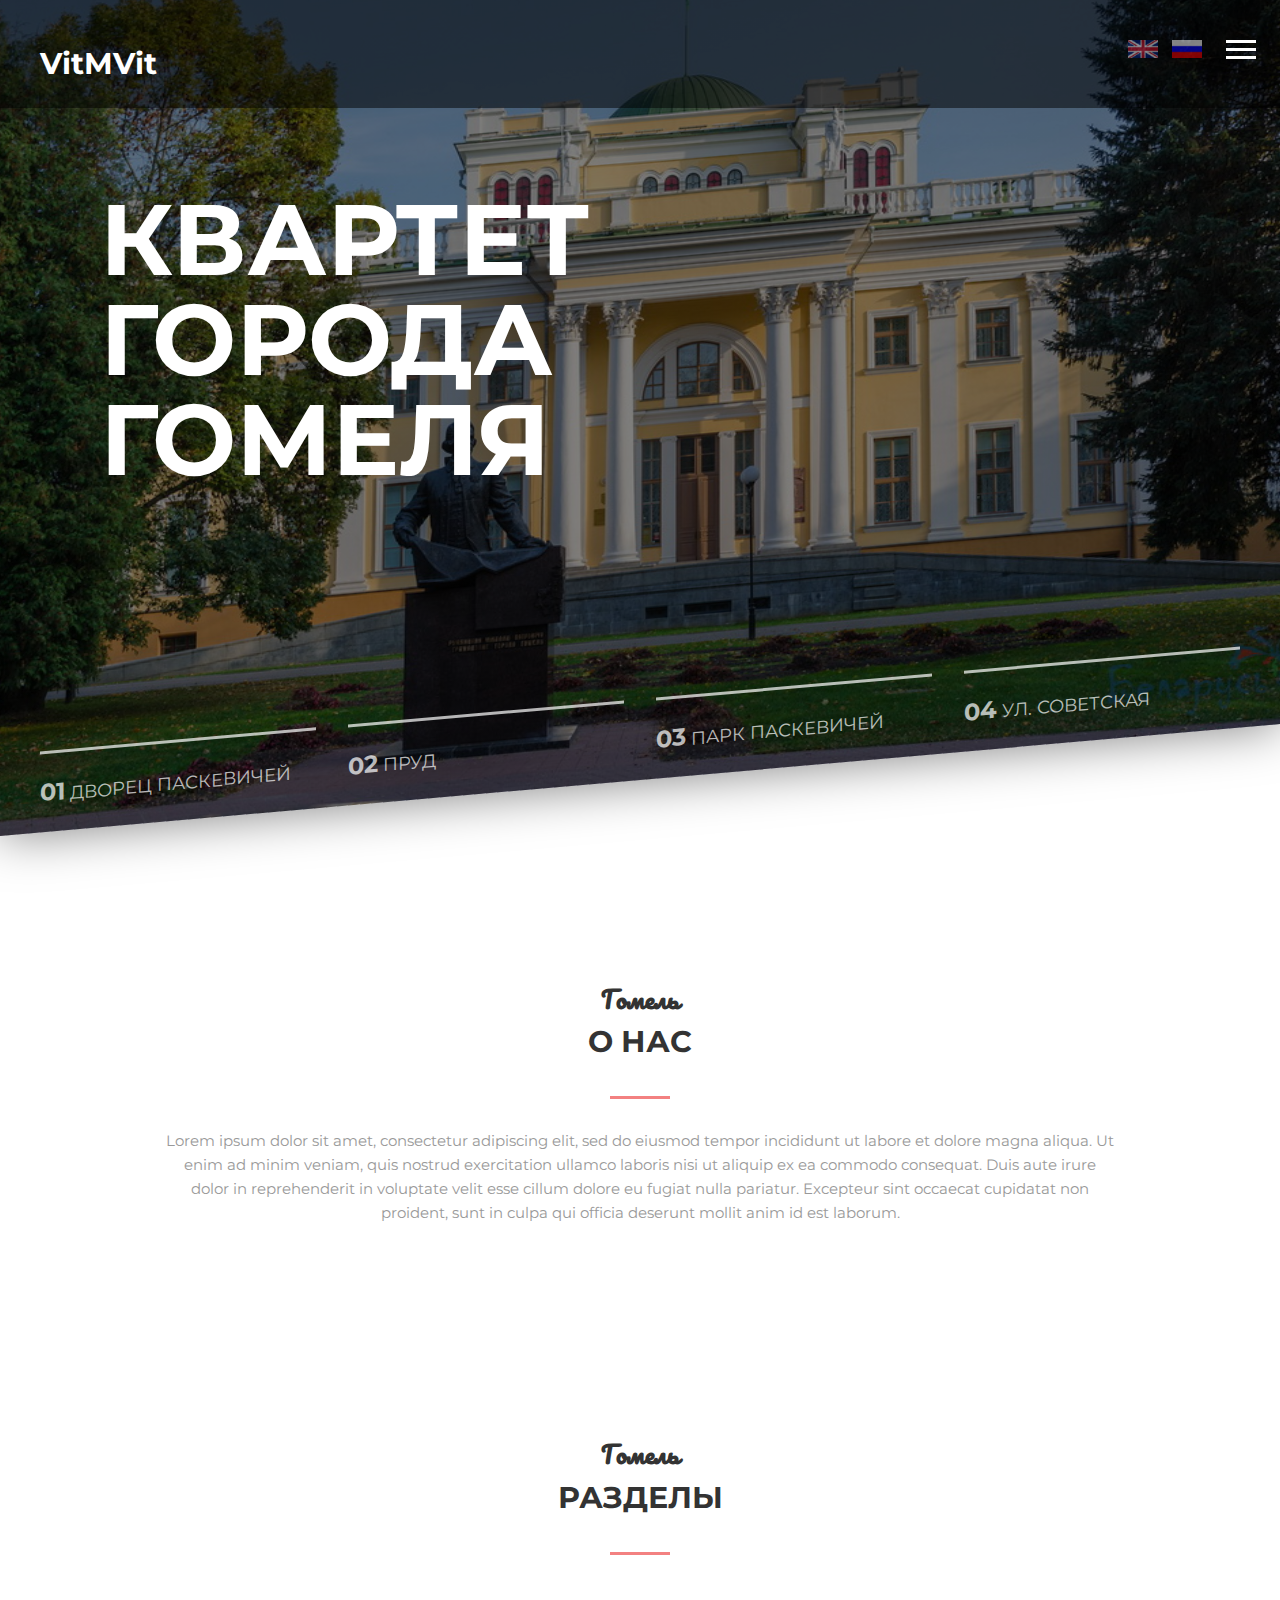
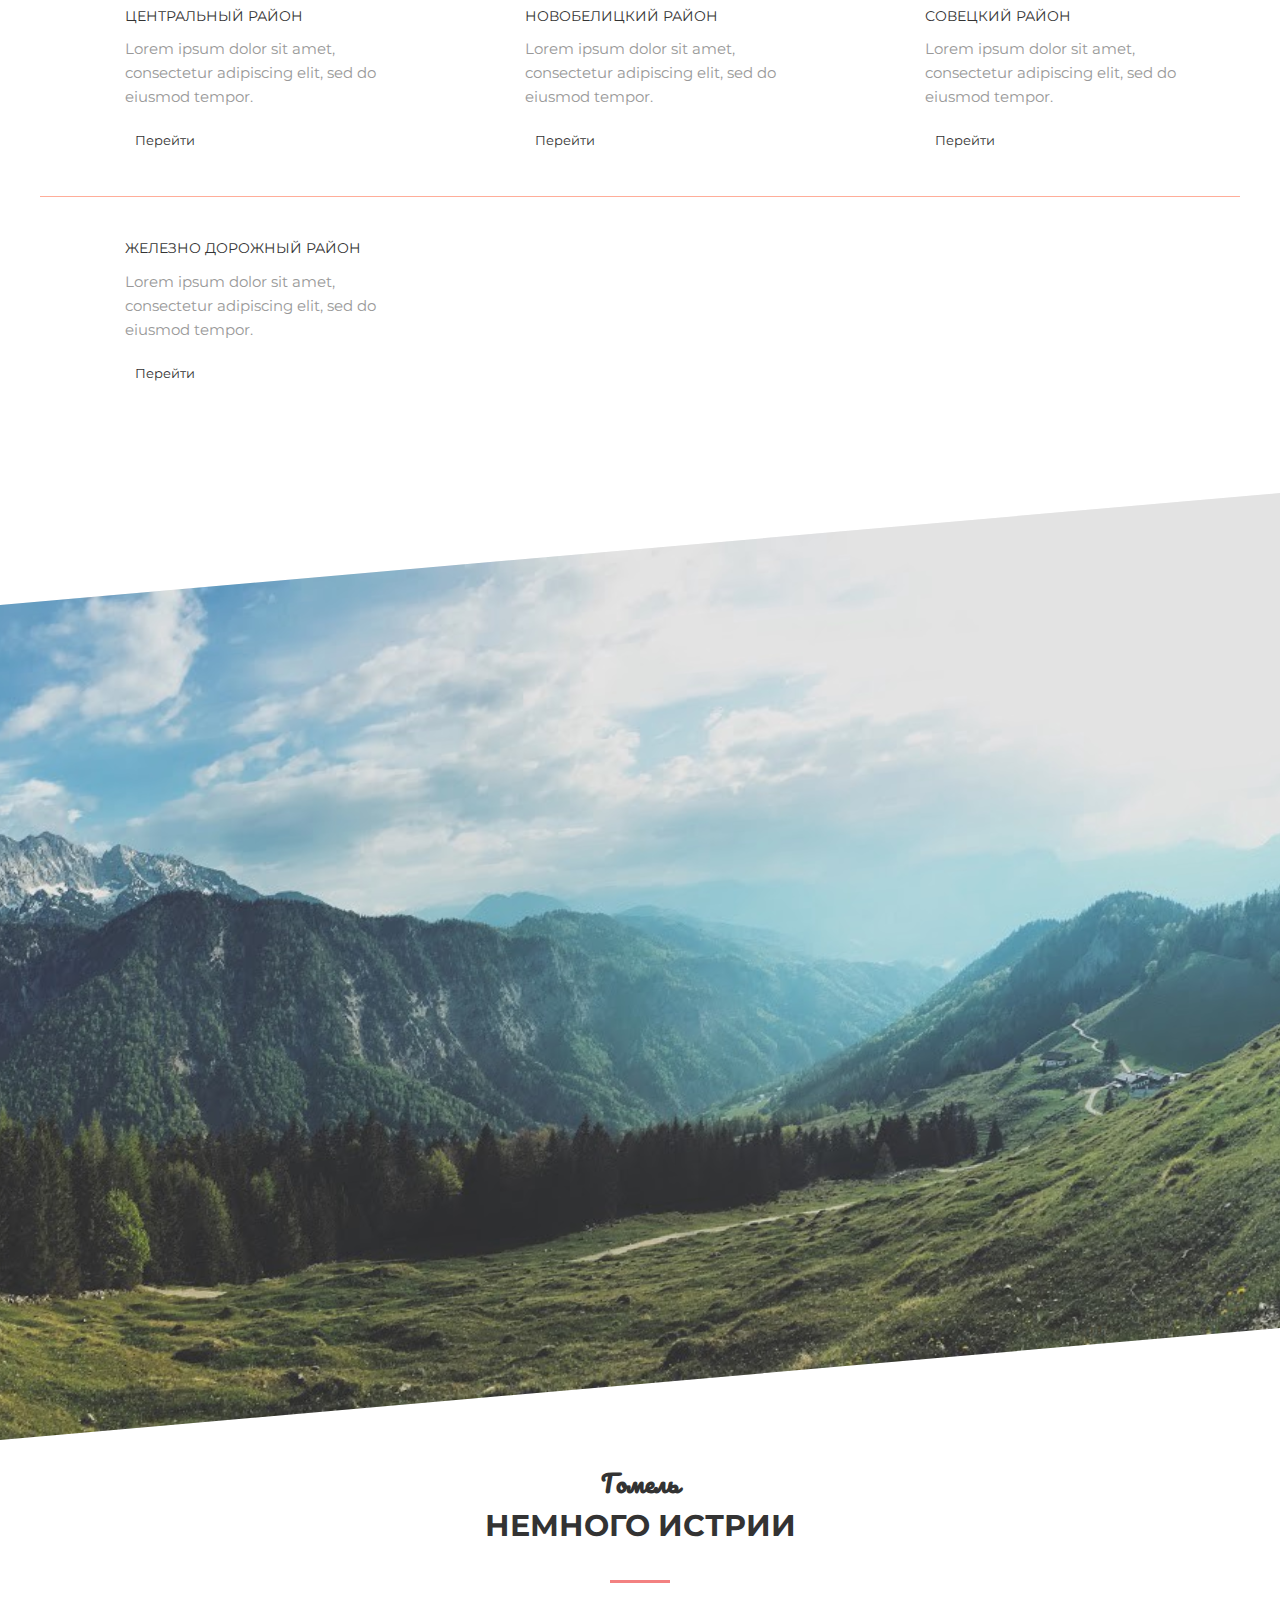
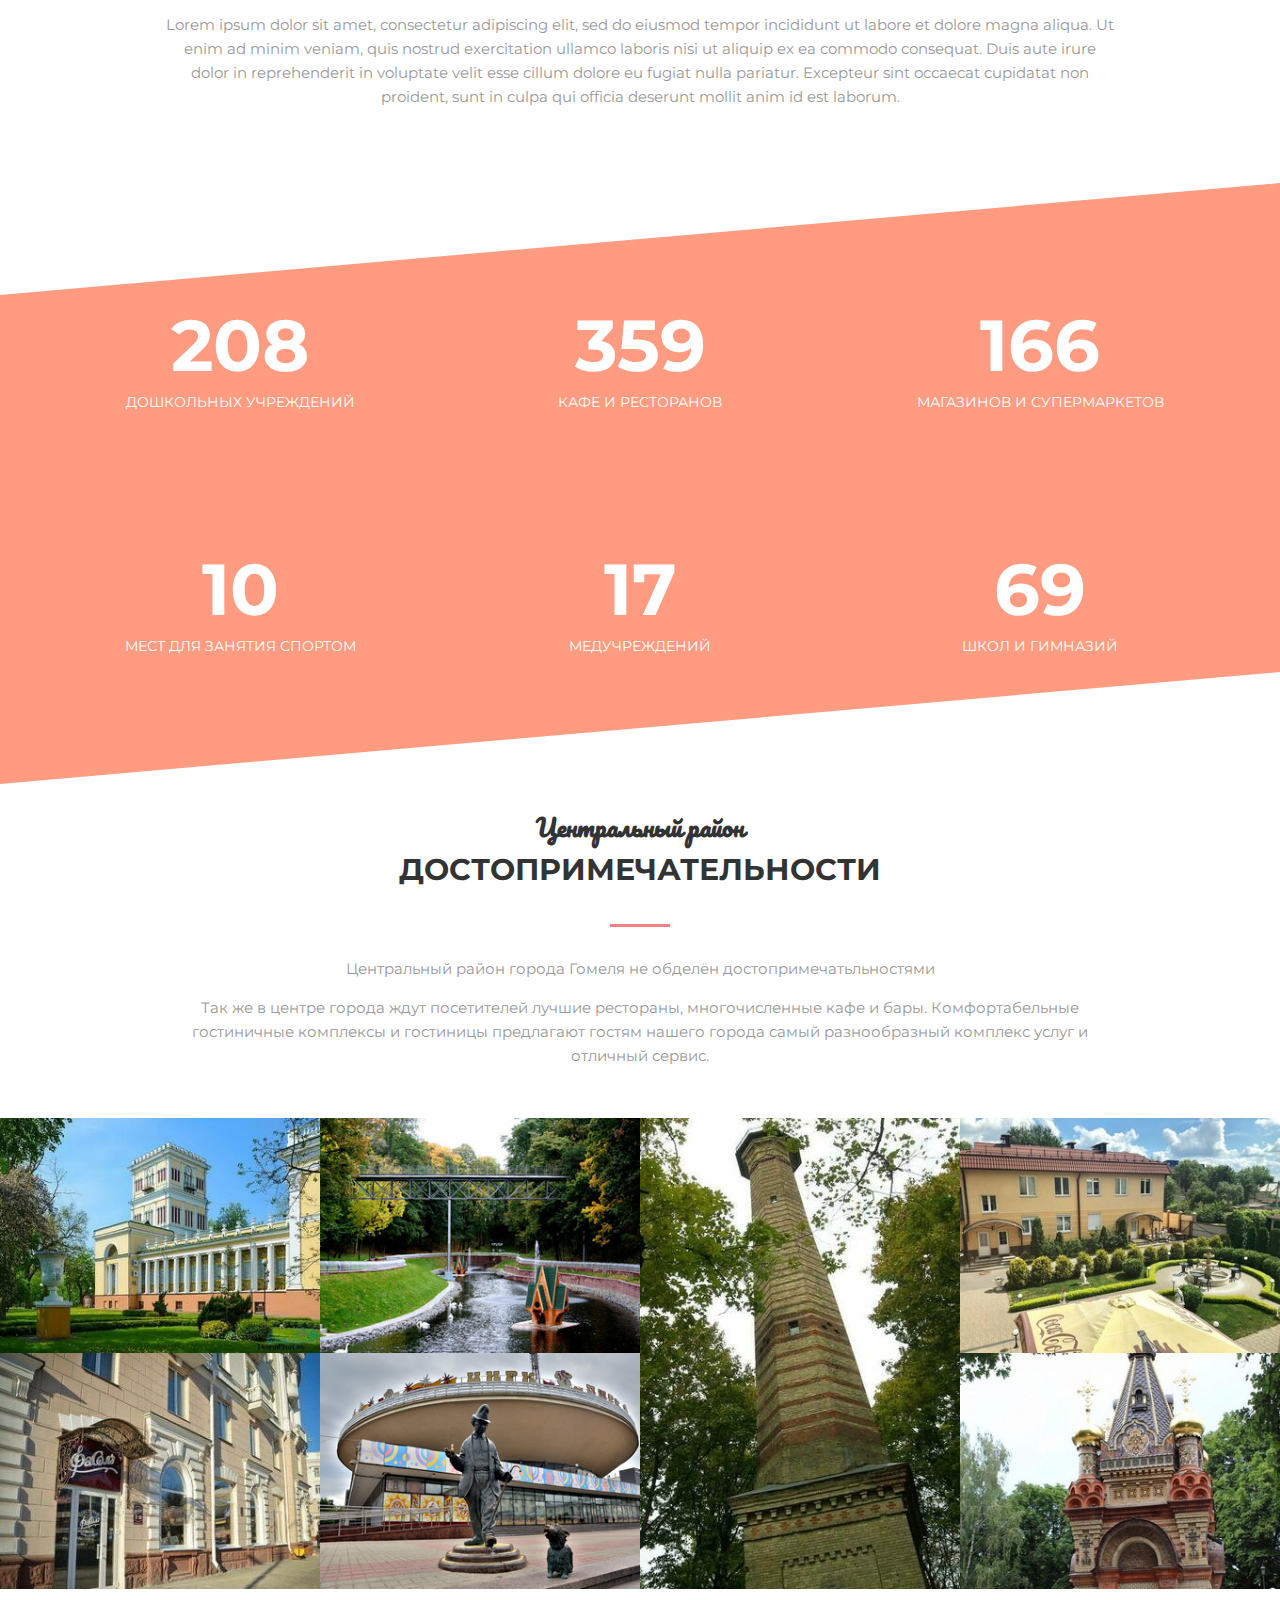
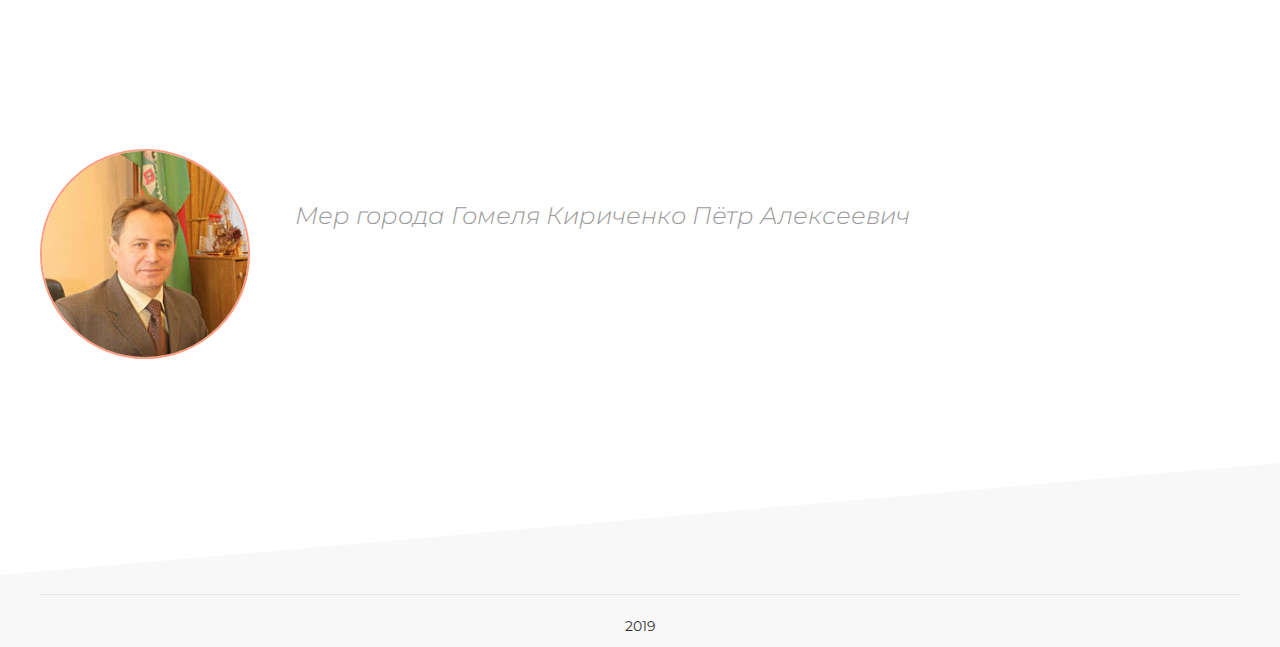
==== commit 4cf7ef55: "Update index.html" ====
--- a/index.html
+++ b/index.html
@@ -28,12 +28,13 @@
                 
             </div>
             </nav>
-            <div class="tr_nav " >
+            
+            <div class="tr_nav2 "  >
+                <img src="assets/images/akrotiri_l.nLWvy.png" alt="en" data-google-lang="en" class="tr">
+                
+            </div>
+		<div class="tr_nav " >
                 <img src="assets/images/russia_l.MVFz4.png" alt="ru" data-google-lang="ru" class="tr">
-                
-            </div>
-            <div class="tr_nav2 "  >
-                <img src="assets/images/akrotiri_l.nLWvy.png" alt="fr" data-google-lang="fr" class="tr">
                 
             </div>
             <button class="nav-toggle" id="nav_toggle" type="button">
--- a/assets/css/style.css
+++ b/assets/css/style.css
@@ -1320,7 +1320,7 @@
 
     position: absolute;
     top: 24px;
-    right: 88px;
+    right: 78px;
     z-index: 1;
 }
 .tr_nav2 {
@@ -1336,7 +1336,7 @@
 
     position: absolute;
     top: 24px;
-    right: 132px;
+    right: 122px;
     z-index: 1;
 }
 .tr {
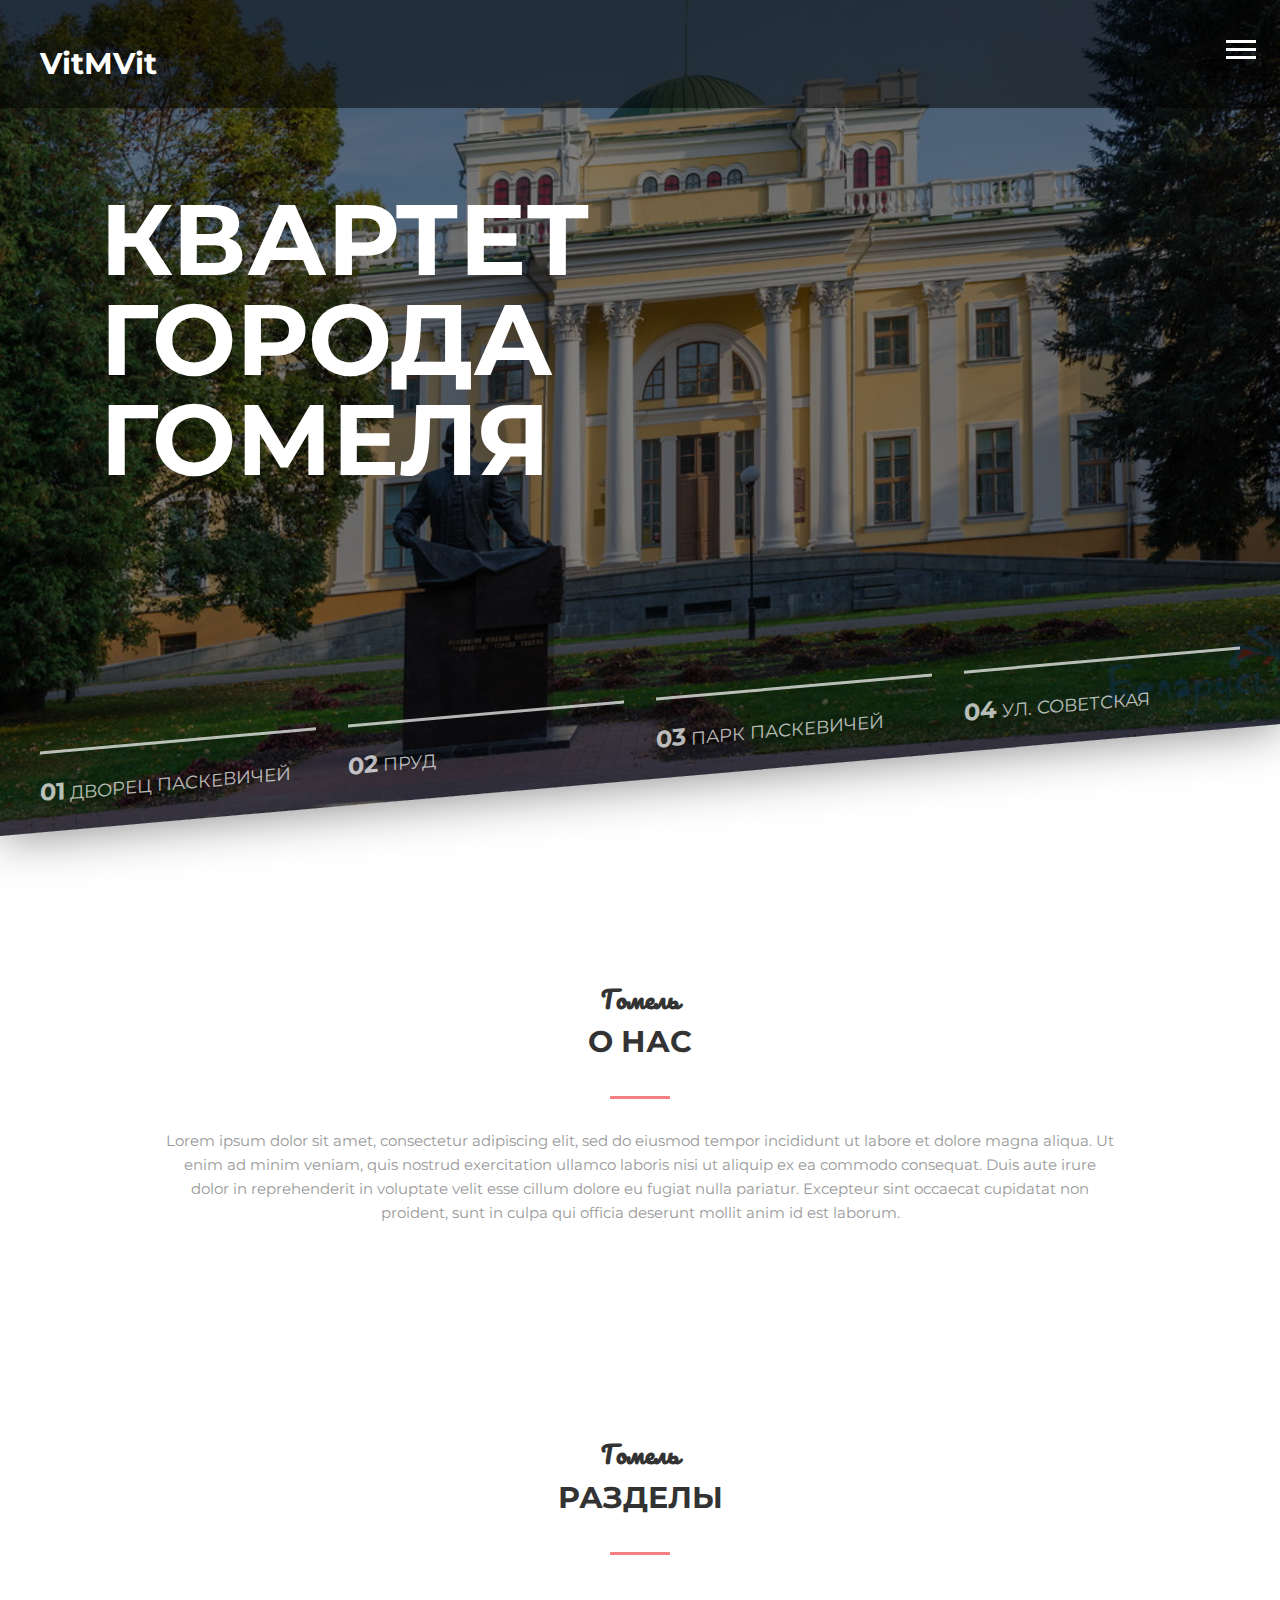
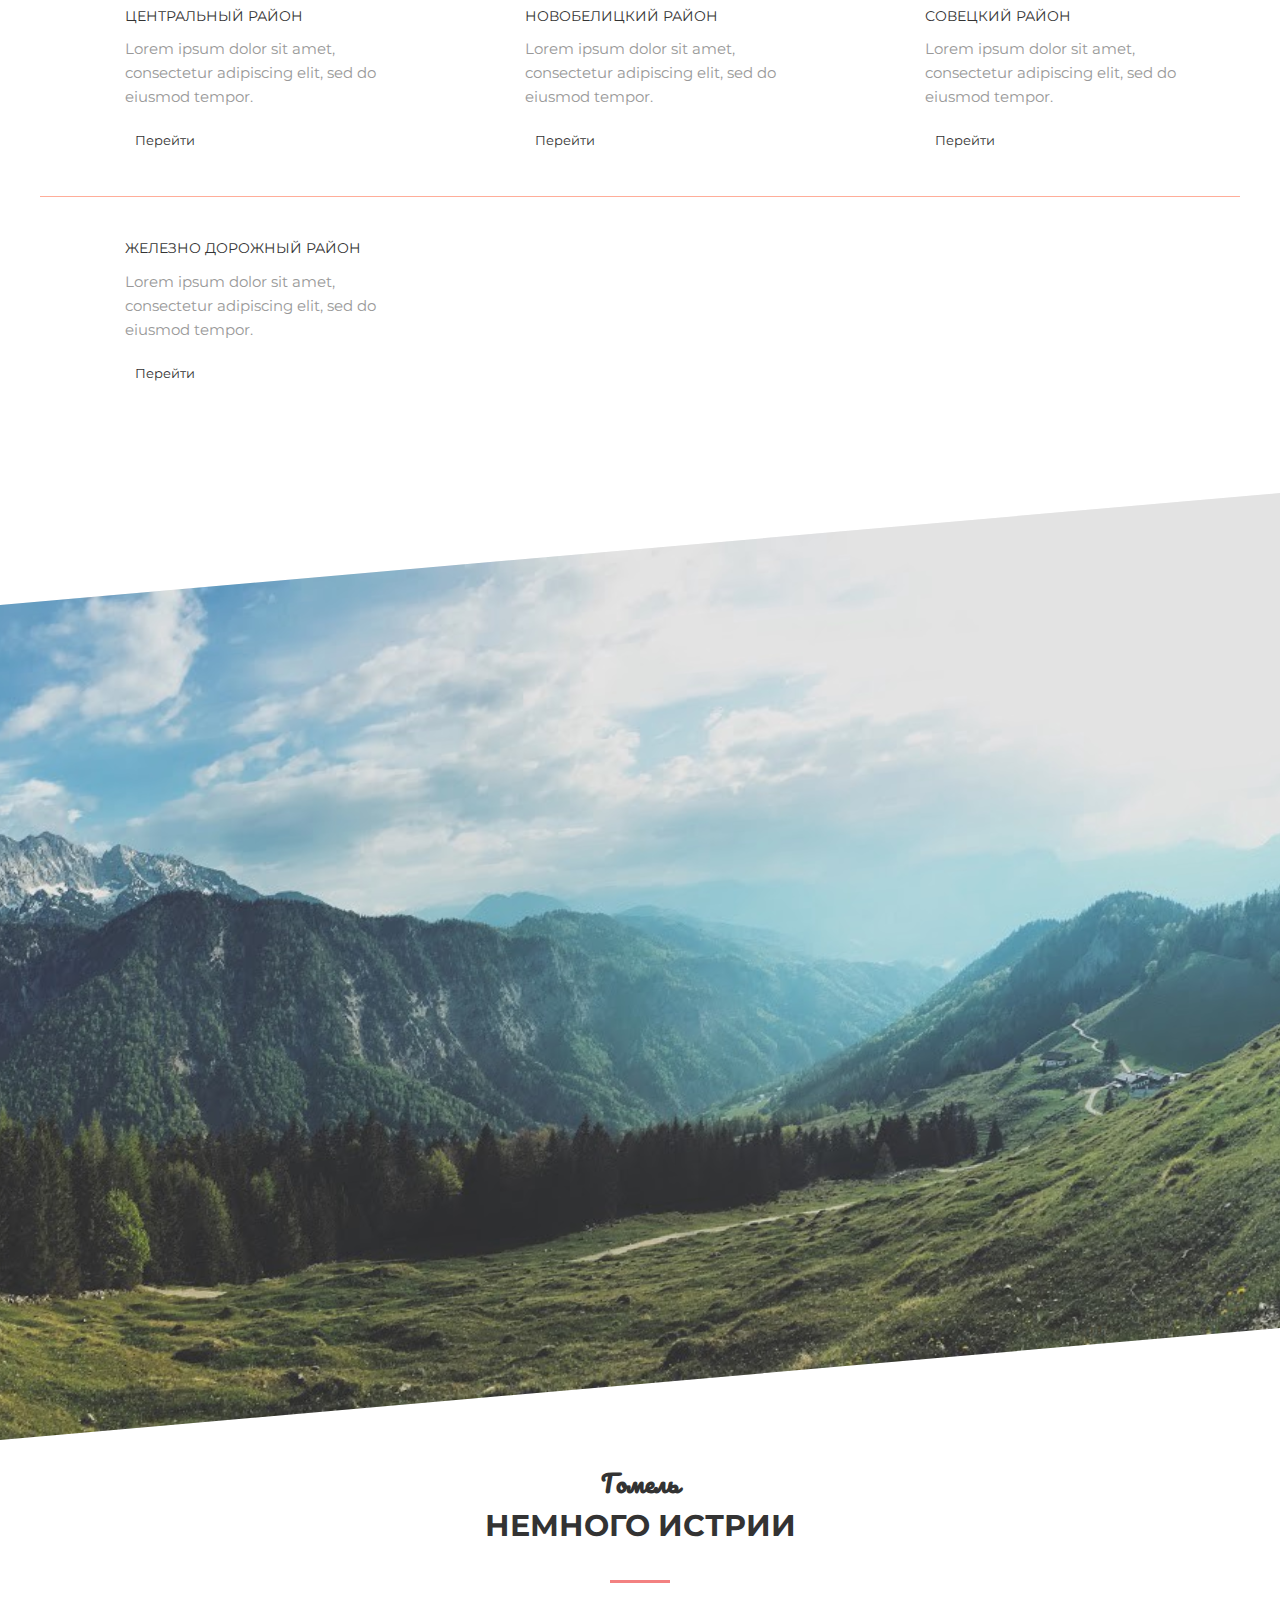
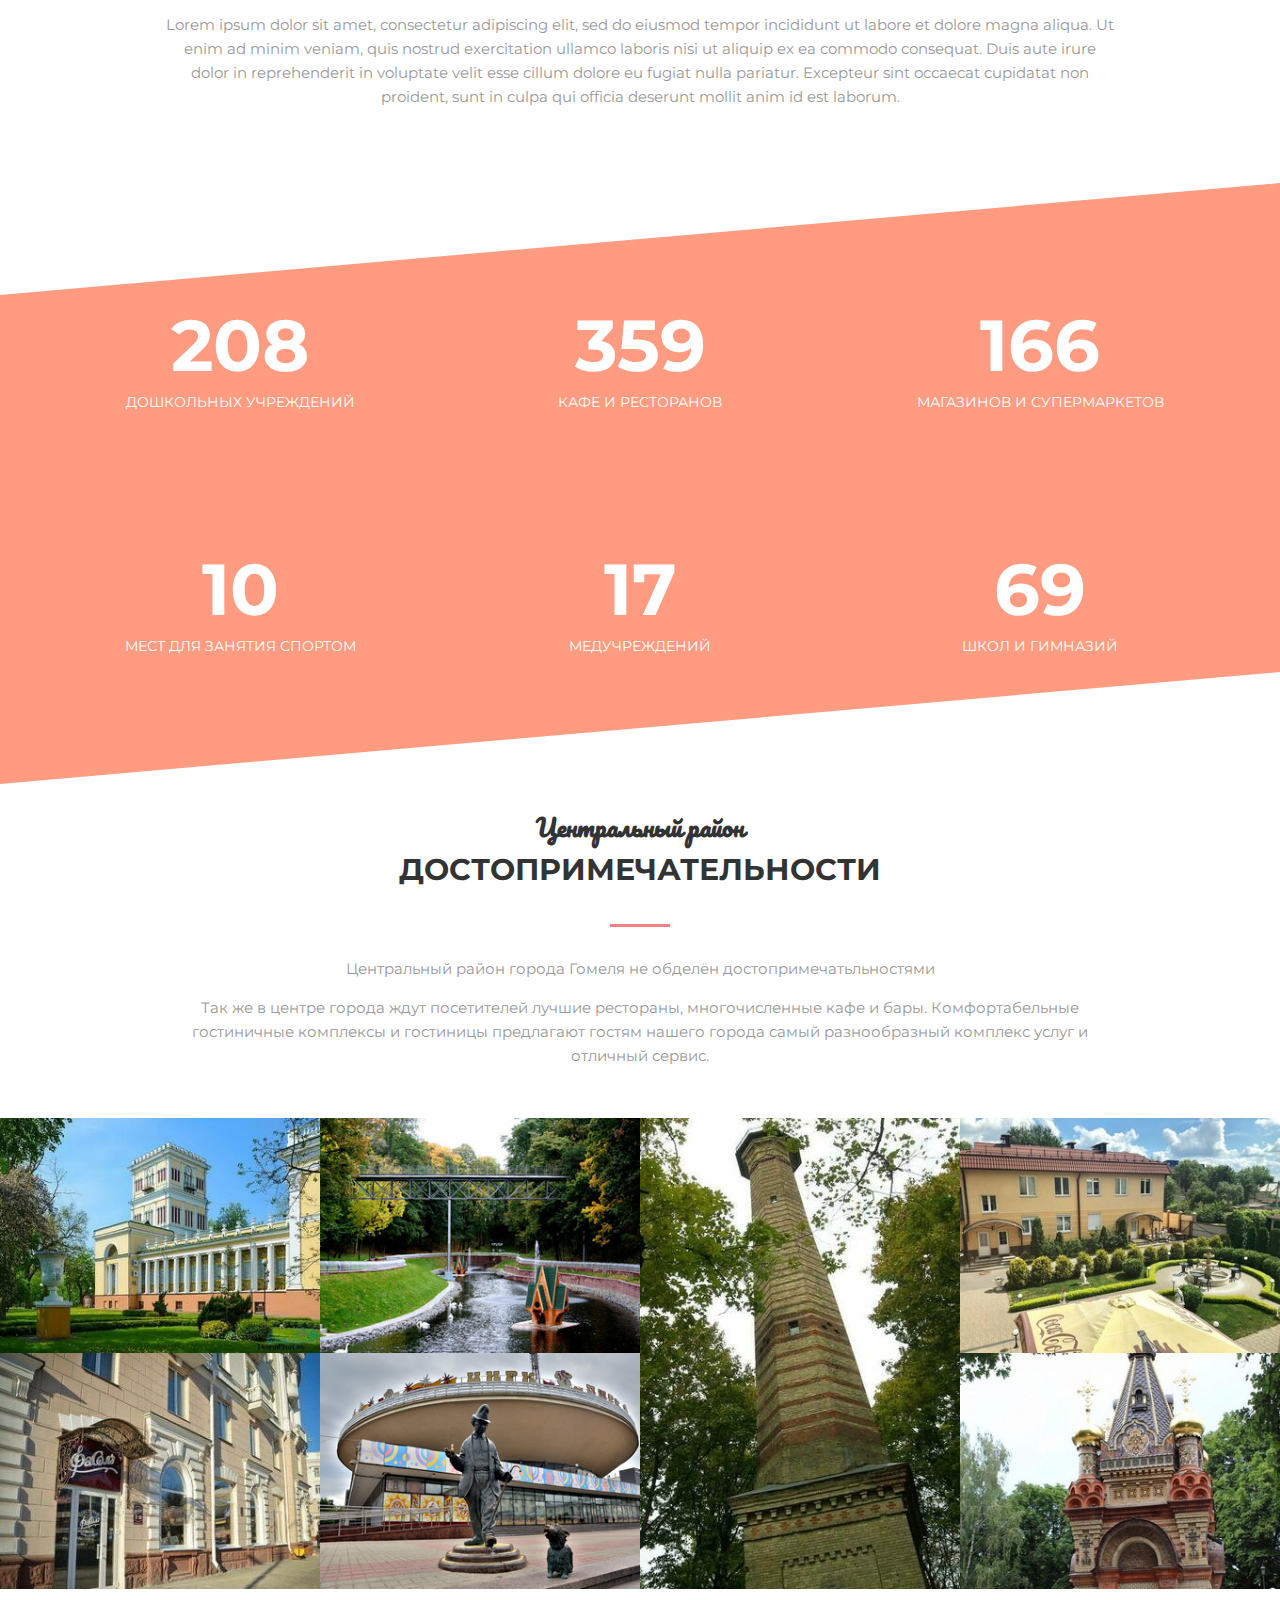
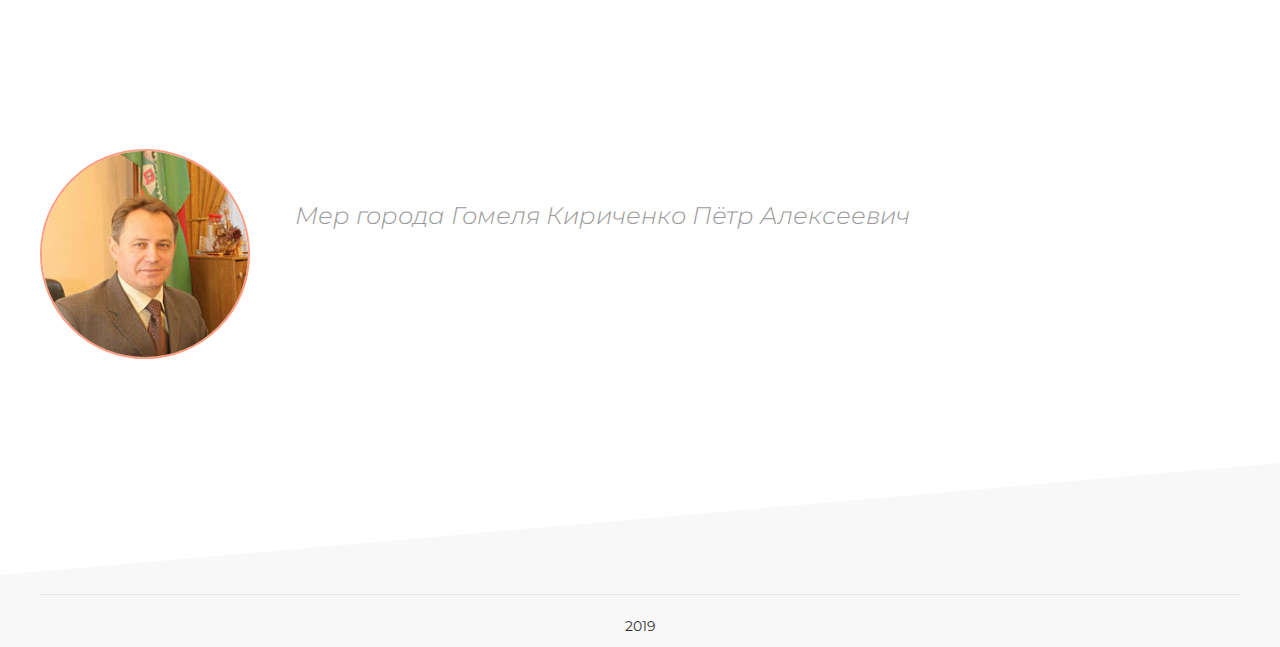
==== commit 1703384f: "Update index.html" ====
--- a/index.html
+++ b/index.html
@@ -29,14 +29,7 @@
             </div>
             </nav>
             
-            <div class="tr_nav2 "  >
-                <img src="assets/images/akrotiri_l.nLWvy.png" alt="en" data-google-lang="en" class="tr">
-                
-            </div>
-		<div class="tr_nav " >
-                <img src="assets/images/russia_l.MVFz4.png" alt="ru" data-google-lang="ru" class="tr">
-                
-            </div>
+            
             <button class="nav-toggle" id="nav_toggle" type="button">
                 <span class="nav-toggle__item">Menu</span>
             </button>
